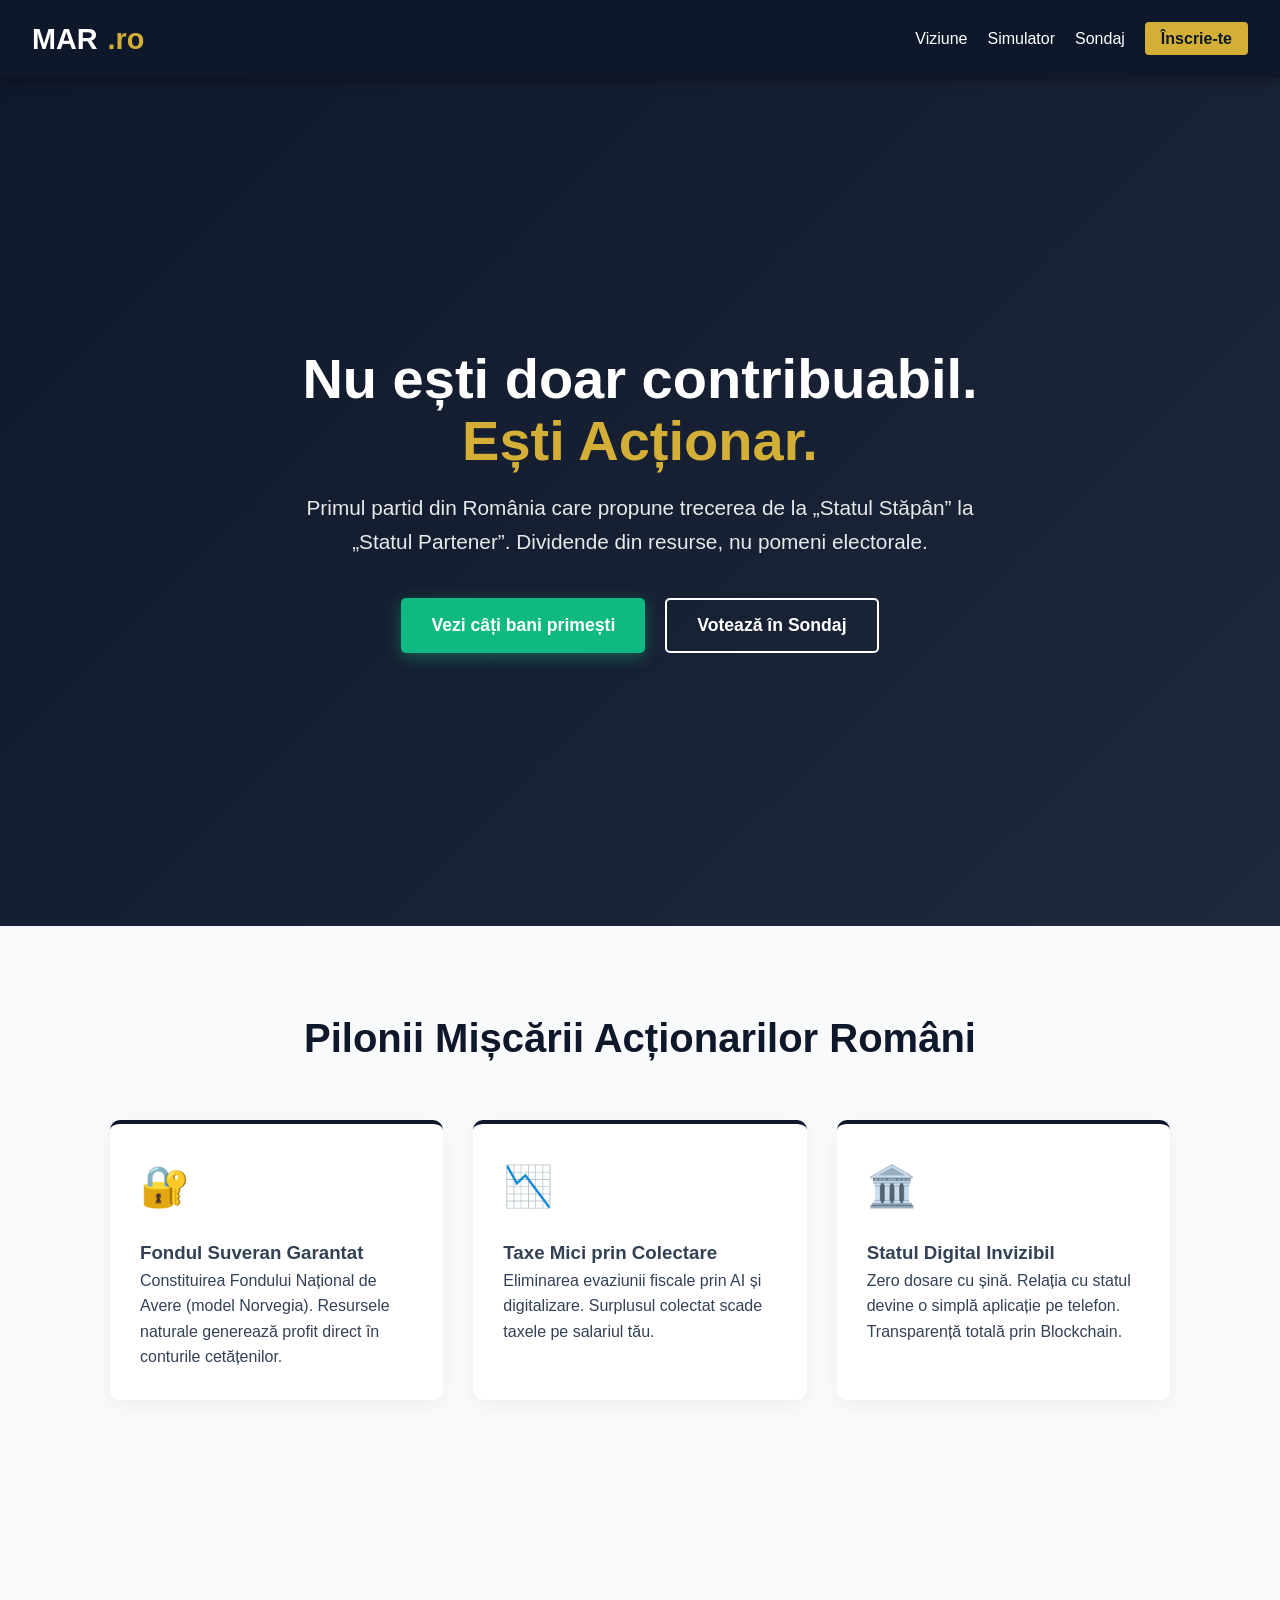
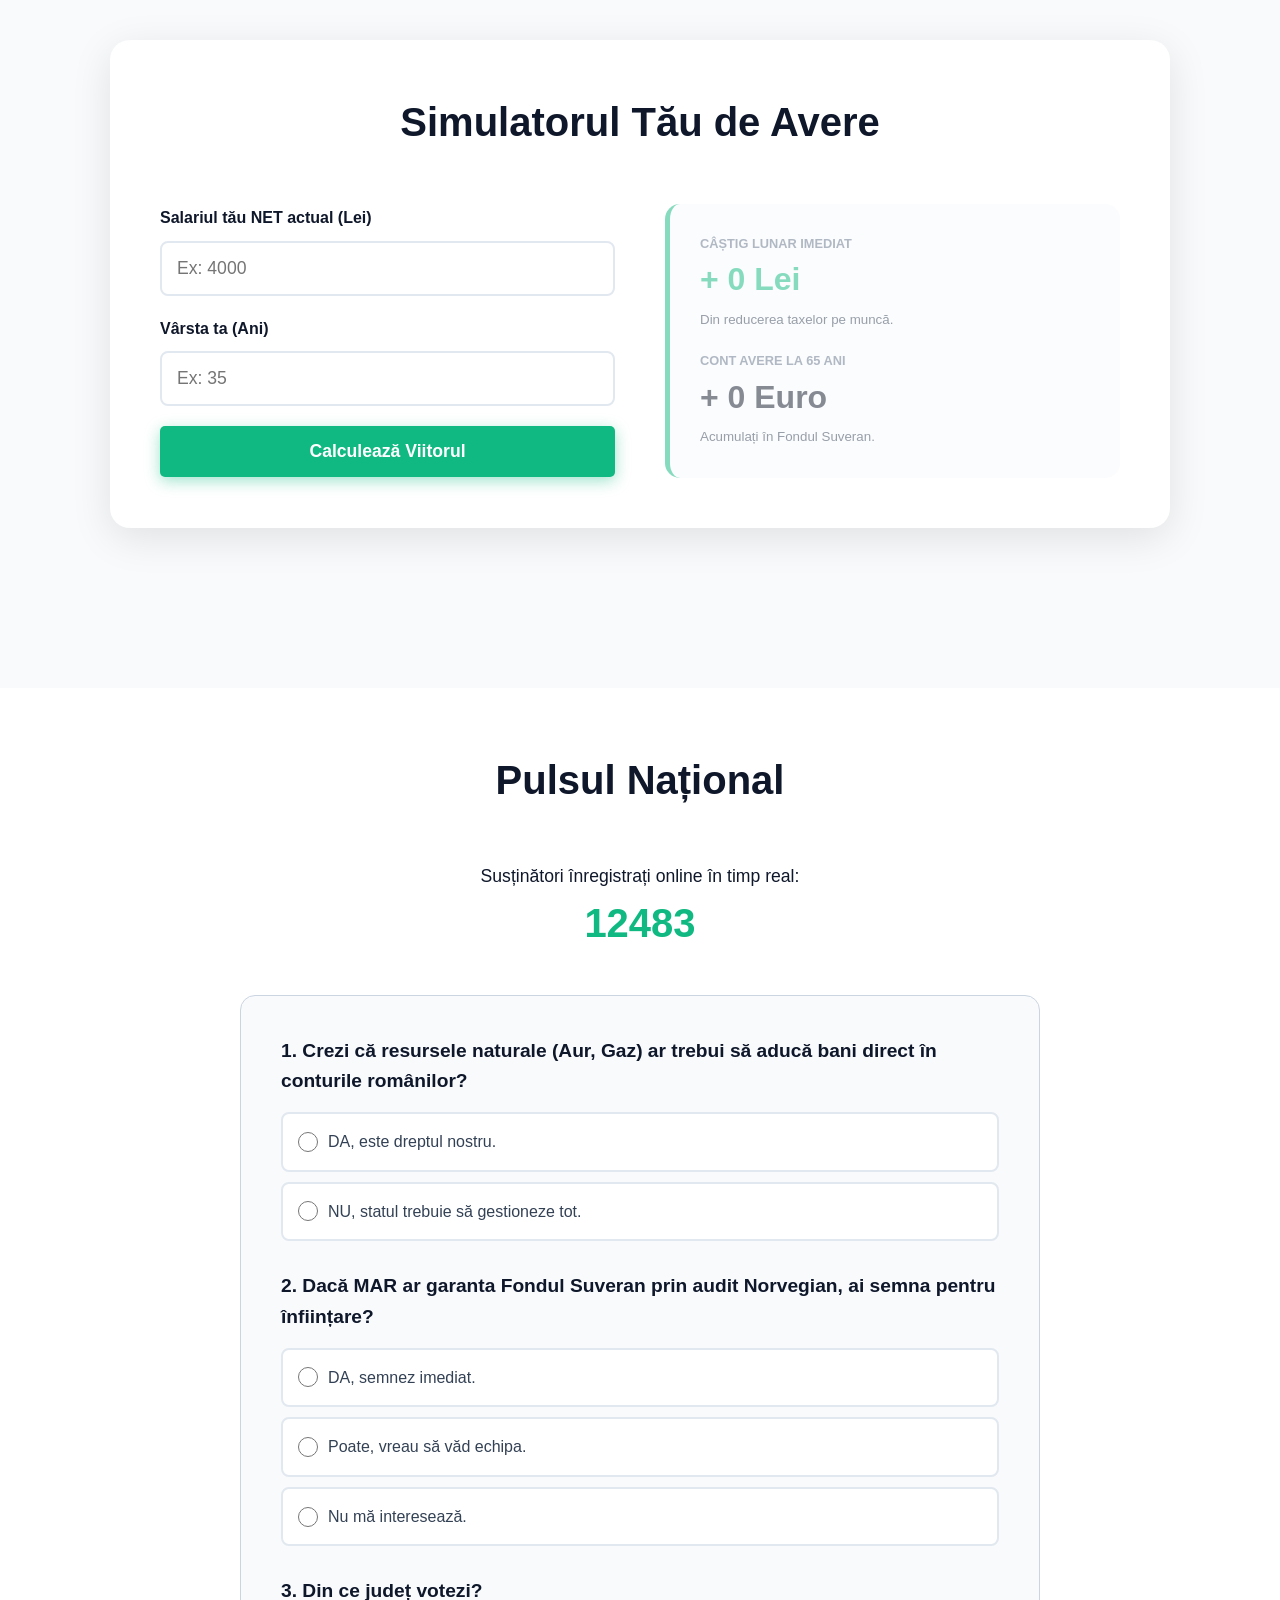
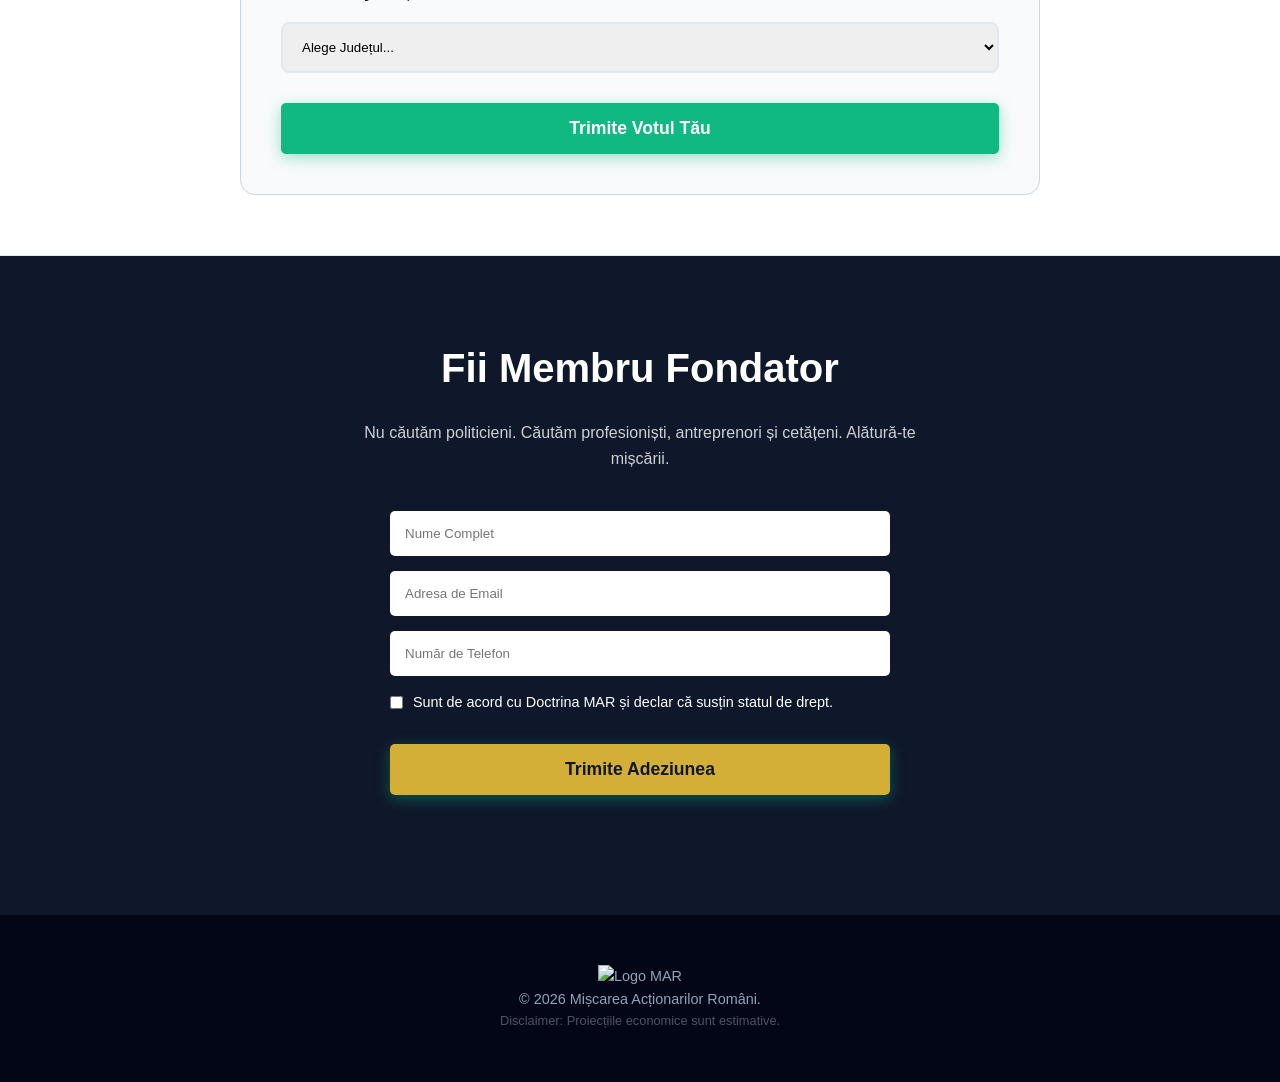
==== index.html @ 506a7e78 "Update print statement from 'Hello' to 'Goodbye'" ====
<!DOCTYPE html>
<html lang="ro">
<head>
    <meta charset="UTF-8">
    <meta name="viewport" content="width=device-width, initial-scale=1.0">
    <title>MAR - Mișcarea Acționarilor Români | Site Oficial</title>
    <script src="https://cdn.jsdelivr.net/npm/chart.js"></script> <style>
        /* --- VARIABILE ȘI RESET --- */
        :root {
            --navy: #0f172a;
            --blue: #1e293b;
            --gold: #d4af37;
            --green: #10b981;
            --white: #ffffff;
            --light-gray: #f8fafc;
            --text-main: #334155;
            --danger: #ef4444;
        }

        * {
            margin: 0;
            padding: 0;
            box-sizing: border-box;
            font-family: 'Segoe UI', Roboto, Helvetica, Arial, sans-serif;
        }

        body {
            background-color: var(--light-gray);
            color: var(--text-main);
            line-height: 1.6;
            scroll-behavior: smooth;
        }

        a { text-decoration: none; color: inherit; }
        ul { list-style: none; }

        /* --- HEADER --- */
        header {
            background-color: var(--navy);
            color: var(--white);
            padding: 1rem 2rem;
            position: fixed;
            width: 100%;
            top: 0;
            z-index: 1000;
            display: flex;
            justify-content: space-between;
            align-items: center;
            box-shadow: 0 2px 10px rgba(0,0,0,0.3);
        }

        .logo {
            font-size: 1.8rem;
            font-weight: 800;
            display: flex;
            align-items: center;
            gap: 10px;
        }
        
        .logo span { color: var(--gold); }

        nav ul { display: flex; gap: 20px; }
        nav a { font-weight: 500; transition: color 0.3s; cursor: pointer; }
        nav a:hover { color: var(--gold); }
        .btn-nav { background: var(--gold); color: var(--navy); padding: 8px 16px; border-radius: 4px; font-weight: bold; }

        /* --- HERO --- */
        .hero {
            background: linear-gradient(135deg, var(--navy) 0%, var(--blue) 100%);
            color: var(--white);
            min-height: 100vh;
            display: flex;
            flex-direction: column;
            justify-content: center;
            align-items: center;
            text-align: center;
            padding: 100px 20px 50px;
        }

        .hero h1 { font-size: 3.5rem; margin-bottom: 20px; line-height: 1.1; }
        .hero h1 span { color: var(--gold); display: block; }
        .hero p { font-size: 1.3rem; max-width: 700px; margin-bottom: 40px; opacity: 0.9; }

        .cta-buttons { display: flex; gap: 20px; flex-wrap: wrap; justify-content: center; }

        .btn {
            padding: 15px 30px;
            font-size: 1.1rem;
            font-weight: bold;
            border-radius: 5px;
            cursor: pointer;
            border: none;
            transition: transform 0.2s;
        }
        .btn-primary { background-color: var(--green); color: white; box-shadow: 0 4px 15px rgba(16, 185, 129, 0.4); }
        .btn-secondary { background-color: transparent; border: 2px solid var(--white); color: var(--white); }
        .btn:hover { transform: translateY(-2px); }

        /* --- SECTIUNI GENERALE --- */
        .section { padding: 80px 20px; max-width: 1100px; margin: 0 auto; }
        .section-title { text-align: center; font-size: 2.5rem; color: var(--navy); margin-bottom: 50px; }

        /* --- CARDS DOCTRINA --- */
        .doctrine-grid { display: grid; grid-template-columns: repeat(auto-fit, minmax(300px, 1fr)); gap: 30px; }
        .card { background: var(--white); padding: 30px; border-radius: 10px; box-shadow: 0 5px 20px rgba(0,0,0,0.05); border-top: 4px solid var(--navy); transition: transform 0.3s; }
        .card:hover { transform: translateY(-5px); }
        .card-icon { font-size: 2.5rem; margin-bottom: 20px; display: block; }

        /* --- CALCULATOR --- */
        .calculator-section { background-color: var(--white); border-radius: 20px; box-shadow: 0 10px 40px rgba(0,0,0,0.1); padding: 50px; margin: 80px auto; }
        .calc-wrapper { display: grid; grid-template-columns: 1fr 1fr; gap: 50px; align-items: center; }
        .calc-input label { display: block; margin-bottom: 10px; font-weight: bold; color: var(--navy); }
        .calc-input input { width: 100%; padding: 15px; border: 2px solid #e2e8f0; border-radius: 8px; font-size: 1.1rem; margin-bottom: 20px; }
        .result-display { background: var(--light-gray); padding: 30px; border-radius: 15px; border-left: 5px solid var(--green); opacity: 0.5; transition: opacity 0.5s; }
        .res-val { font-size: 2rem; font-weight: 800; color: var(--navy); }

        /* --- SONDAJ (POLL) --- */
        .poll-section {
            background: white;
            padding: 60px 20px;
            border-bottom: 1px solid #e2e8f0;
        }
        .poll-container {
            max-width: 800px;
            margin: 0 auto;
            background: #f8fafc;
            border-radius: 15px;
            padding: 40px;
            border: 1px solid #cbd5e1;
        }
        .poll-question { font-size: 1.2rem; font-weight: bold; margin-bottom: 15px; color: var(--navy); }
        .poll-options { display: grid; gap: 10px; margin-bottom: 30px; }
        .poll-option {
            background: white; padding: 15px; border: 2px solid #e2e8f0; border-radius: 8px; cursor: pointer; transition: all 0.2s;
            display: flex; align-items: center; gap: 10px;
        }
        .poll-option:hover { border-color: var(--navy); }
        .poll-option input { width: 20px; height: 20px; accent-color: var(--green); }
        
        .live-counter {
            text-align: center; margin-bottom: 40px;
            font-size: 1.1rem; color: var(--navy);
        }
        .counter-number { font-size: 2.5rem; font-weight: 800; color: var(--green); display: block; }

        .poll-results-msg {
            display: none;
            background: #dcfce7;
            color: #166534;
            padding: 20px;
            border-radius: 8px;
            text-align: center;
            font-weight: bold;
            margin-top: 20px;
            animation: fadeIn 0.5s;
        }

        /* --- ADEZIUNE --- */
        .join-section { background: var(--navy); color: var(--white); padding: 80px 20px; text-align: center; }
        .join-form { max-width: 500px; margin: 40px auto; text-align: left; }
        .join-form input, .join-form select { width: 100%; padding: 15px; margin-bottom: 15px; border: none; border-radius: 5px; font-family: inherit; }
        .checkbox-group { display: flex; align-items: flex-start; gap: 10px; margin-bottom: 20px; font-size: 0.9rem; }
        .checkbox-group input { width: auto; margin-top: 5px; }

        /* FOOTER */
        footer { background: #020617; color: #94a3b8; padding: 50px 20px; text-align: center; font-size: 0.9rem; }

        /* ANIMATII */
        @keyframes fadeIn { from { opacity: 0; transform: translateY(10px); } to { opacity: 1; transform: translateY(0); } }

        /* MOBILE */
        @media (max-width: 768px) {
            .hero h1 { font-size: 2.5rem; }
            .calc-wrapper { grid-template-columns: 1fr; }
            nav ul { display: none; }
        }
    </style>
</head>
<body>
<img src="logo.png" class="fixed-logo" style="width: 80px; height: auto;" alt="Logo MAR">
    <header>
        <div class="logo">MAR <span>.ro</span></div>
        <nav>
            <ul>
                <li><a href="#viziune">Viziune</a></li>
                <li><a href="#calculator">Simulator</a></li>
                <li><a href="#sondaj">Sondaj</a></li>
                <li><a href="#adeziune" class="btn-nav">Înscrie-te</a></li>
            </ul>
        </nav>
    </header>

    <section class="hero">
        <h1>Nu ești doar contribuabil.<br><span>Ești Acționar.</span></h1>
        <p>Primul partid din România care propune trecerea de la „Statul Stăpân” la „Statul Partener”. Dividende din resurse, nu pomeni electorale.</p>
        <div class="cta-buttons">
            <button class="btn btn-primary" onclick="document.getElementById('calculator').scrollIntoView({behavior: 'smooth'})">Vezi câți bani primești</button>
            <button class="btn btn-secondary" onclick="document.getElementById('sondaj').scrollIntoView({behavior: 'smooth'})">Votează în Sondaj</button>
        </div>
    </section>

    <section id="viziune" class="section">
        <h2 class="section-title">Pilonii Mișcării Acționarilor Români</h2>
        <div class="doctrine-grid">
            <div class="card">
                <span class="card-icon">🔐</span>
                <h3>Fondul Suveran Garantat</h3>
                <p>Constituirea Fondului Național de Avere (model Norvegia). Resursele naturale generează profit direct în conturile cetățenilor.</p>
            </div>
            <div class="card">
                <span class="card-icon">📉</span>
                <h3>Taxe Mici prin Colectare</h3>
                <p>Eliminarea evaziunii fiscale prin AI și digitalizare. Surplusul colectat scade taxele pe salariul tău.</p>
            </div>
            <div class="card">
                <span class="card-icon">🏛️</span>
                <h3>Statul Digital Invizibil</h3>
                <p>Zero dosare cu șină. Relația cu statul devine o simplă aplicație pe telefon. Transparență totală prin Blockchain.</p>
            </div>
        </div>
    </section>

    <section id="calculator" class="section">
        <div class="calculator-section">
            <h2 class="section-title">Simulatorul Tău de Avere</h2>
            <div class="calc-wrapper">
                <div class="calc-input">
                    <label>Salariul tău NET actual (Lei)</label>
                    <input type="number" id="salary" placeholder="Ex: 4000">
                    <label>Vârsta ta (Ani)</label>
                    <input type="number" id="age" placeholder="Ex: 35">
                    <button class="btn btn-primary" style="width: 100%" onclick="calculateMAR()">Calculează Viitorul</button>
                </div>
                <div class="result-display" id="results">
                    <div style="margin-bottom: 20px;">
                        <div style="text-transform: uppercase; font-size: 0.8rem; color: #64748b; font-weight: 700;">Câștig Lunar Imediat</div>
                        <div class="res-val" style="color: var(--green);">+ <span id="monthly-gain">0</span> Lei</div>
                        <small>Din reducerea taxelor pe muncă.</small>
                    </div>
                    <div>
                        <div style="text-transform: uppercase; font-size: 0.8rem; color: #64748b; font-weight: 700;">Cont Avere la 65 ani</div>
                        <div class="res-val">+ <span id="fund-value">0</span> Euro</div>
                        <small>Acumulați în Fondul Suveran.</small>
                    </div>
                </div>
            </div>
        </div>
    </section>

    <section id="sondaj" class="poll-section">
        <h2 class="section-title">Pulsul Național</h2>
        
        <div class="live-counter">
            Susținători înregistrați online în timp real:
            <span class="counter-number" id="supporterCounter">12483</span>
        </div>

        <div class="poll-container">
            <form id="pollForm" onsubmit="submitPoll(event)">
                <div class="poll-question">1. Crezi că resursele naturale (Aur, Gaz) ar trebui să aducă bani direct în conturile românilor?</div>
                <div class="poll-options">
                    <label class="poll-option"><input type="radio" name="q1" value="da" required> DA, este dreptul nostru.</label>
                    <label class="poll-option"><input type="radio" name="q1" value="nu"> NU, statul trebuie să gestioneze tot.</label>
                </div>

                <div class="poll-question">2. Dacă MAR ar garanta Fondul Suveran prin audit Norvegian, ai semna pentru înființare?</div>
                <div class="poll-options">
                    <label class="poll-option"><input type="radio" name="q2" value="sigur" required> DA, semnez imediat.</label>
                    <label class="poll-option"><input type="radio" name="q2" value="poate"> Poate, vreau să văd echipa.</label>
                    <label class="poll-option"><input type="radio" name="q2" value="nu"> Nu mă interesează.</label>
                </div>

                <div class="poll-question">3. Din ce județ votezi?</div>
                <div class="poll-options">
                    <select id="pollCounty" style="width: 100%; padding: 15px; border-radius: 8px; border: 2px solid #e2e8f0;" required>
                        <option value="" disabled selected>Alege Județul...</option>
                        <option value="Alba">Alba</option>
                        <option value="Arad">Arad</option>
                        <option value="Argeș">Argeș</option>
                        <option value="Bacău">Bacău</option>
                        <option value="Bihor">Bihor</option>
                        <option value="Bistrița-Năsăud">Bistrița-Năsăud</option>
                        <option value="Botoșani">Botoșani</option>
                        <option value="Brașov">Brașov</option>
                        <option value="Brăila">Brăila</option>
                        <option value="București">București</option>
                        <option value="Buzău">Buzău</option>
                        <option value="Caraș-Severin">Caraș-Severin</option>
                        <option value="Călărași">Călărași</option>
                        <option value="Cluj">Cluj</option>
                        <option value="Constanța">Constanța</option>
                        <option value="Covasna">Covasna</option>
                        <option value="Dâmbovița">Dâmbovița</option>
                        <option value="Dolj">Dolj</option>
                        <option value="Galați">Galați</option>
                        <option value="Giurgiu">Giurgiu</option>
                        <option value="Gorj">Gorj</option>
                        <option value="Harghita">Harghita</option>
                        <option value="Hunedoara">Hunedoara</option>
                        <option value="Ialomița">Ialomița</option>
                        <option value="Iași">Iași</option>
                        <option value="Ilfov">Ilfov</option>
                        <option value="Maramureș">Maramureș</option>
                        <option value="Mehedinți">Mehedinți</option>
                        <option value="Mureș">Mureș</option>
                        <option value="Neamț">Neamț</option>
                        <option value="Olt">Olt</option>
                        <option value="Prahova">Prahova</option>
                        <option value="Satu Mare">Satu Mare</option>
                        <option value="Sălaj">Sălaj</option>
                        <option value="Sibiu">Sibiu</option>
                        <option value="Suceava">Suceava</option>
                        <option value="Teleorman">Teleorman</option>
                        <option value="Timiș">Timiș</option>
                        <option value="Tulcea">Tulcea</option>
                        <option value="Vaslui">Vaslui</option>
                        <option value="Vâlcea">Vâlcea</option>
                        <option value="Vrancea">Vrancea</option>
                    </select>
                </div>

                <button type="submit" class="btn btn-primary" style="width: 100%;">Trimite Votul Tău</button>
            </form>

            <div id="pollSuccess" class="poll-results-msg">
                ✅ Vot Înregistrat! <br>
                Mulțumim. Ești susținătorul numărul <span id="userRank">1405</span> din județul <span id="userCounty">București</span>.<br>
                <span style="font-size: 0.9rem; font-weight: normal; color: #333;">Împreună suntem o forță. Completează formularul de mai jos pentru a deveni membru.</span>
            </div>
        </div>
    </section>

    <section id="adeziune" class="join-section">
        <h2 style="font-size: 2.5rem; margin-bottom: 20px;">Fii Membru Fondator</h2>
        <p style="max-width: 600px; margin: 0 auto; opacity: 0.8;">Nu căutăm politicieni. Căutăm profesioniști, antreprenori și cetățeni. Alătură-te mișcării.</p>

        <form class="join-form" onsubmit="alert('Cerere trimisă! Vă vom contacta.'); return false;">
            <input type="text" placeholder="Nume Complet" required>
            <input type="email" placeholder="Adresa de Email" required>
            <input type="tel" placeholder="Număr de Telefon" required>
            <div class="checkbox-group">
                <input type="checkbox" id="agreement" required>
                <label for="agreement">Sunt de acord cu Doctrina MAR și declar că susțin statul de drept.</label>
            </div>
            <button type="submit" class="btn btn-primary" style="width: 100%; background: var(--gold); color: var(--navy);">Trimite Adeziunea</button>
        </form>
    </section>

    <footer>
<div style="text-align: center;">
    <img src="logo.png" alt="Logo MAR" class="logo-img">
</div>        <p>&copy; 2026 Mișcarea Acționarilor Români.</p>
        <p style="font-size: 0.8rem; opacity: 0.5;">Disclaimer: Proiecțiile economice sunt estimative.</p>
    </footer>

    <script>
        // 1. CALCULATOR LOGIC
        function calculateMAR() {
            const salary = parseFloat(document.getElementById('salary').value);
            const age = parseInt(document.getElementById('age').value);
            const resDiv = document.getElementById('results');

            if(!salary || !age) { alert("Introdu salariul și vârsta."); return; }

            const immediateGain = Math.round(salary * 0.17);
            const monthlyContribEuro = 60 + ((salary * 0.03) / 5); 
            const years = 65 - age;
            let wealth = 0;
            if (years > 0) {
                const months = years * 12;
                const rate = 0.06 / 12; 
                wealth = monthlyContribEuro * ((Math.pow(1 + rate, months) - 1) / rate);
            }

            resDiv.style.opacity = "1";
            document.getElementById('monthly-gain').innerText = immediateGain.toLocaleString('ro-RO');
            document.getElementById('fund-value').innerText = Math.round(wealth).toLocaleString('ro-RO');
        }

        // 2. LIVE COUNTER LOGIC
        let supporters = 12483;
        setInterval(() => {
            // Creștere random pentru efectul de "mișcare"
            if(Math.random() > 0.7) {
                supporters++;
                document.getElementById('supporterCounter').innerText = supporters.toLocaleString('ro-RO');
            }
        }, 3000);

        // 3. POLL LOGIC
        function submitPoll(e) {
            e.preventDefault();
            
            // Preluăm județul
            const county = document.getElementById('pollCounty').value;
            if(!county) { alert("Te rugăm să alegi județul."); return; }

            // Ascundem formularul, arătăm succesul
            document.getElementById('pollForm').style.display = 'none';
            const successMsg = document.getElementById('pollSuccess');
            
            // Simulăm un număr de ordine bazat pe județ (randomizat pt demo)
            const randomRank = Math.floor(Math.random() * 5000) + 1000;
            
            document.getElementById('userCounty').innerText = county;
            document.getElementById('userRank').innerText = randomRank;
            
            successMsg.style.display = 'block';
        }
    </script>
</body>

</html>
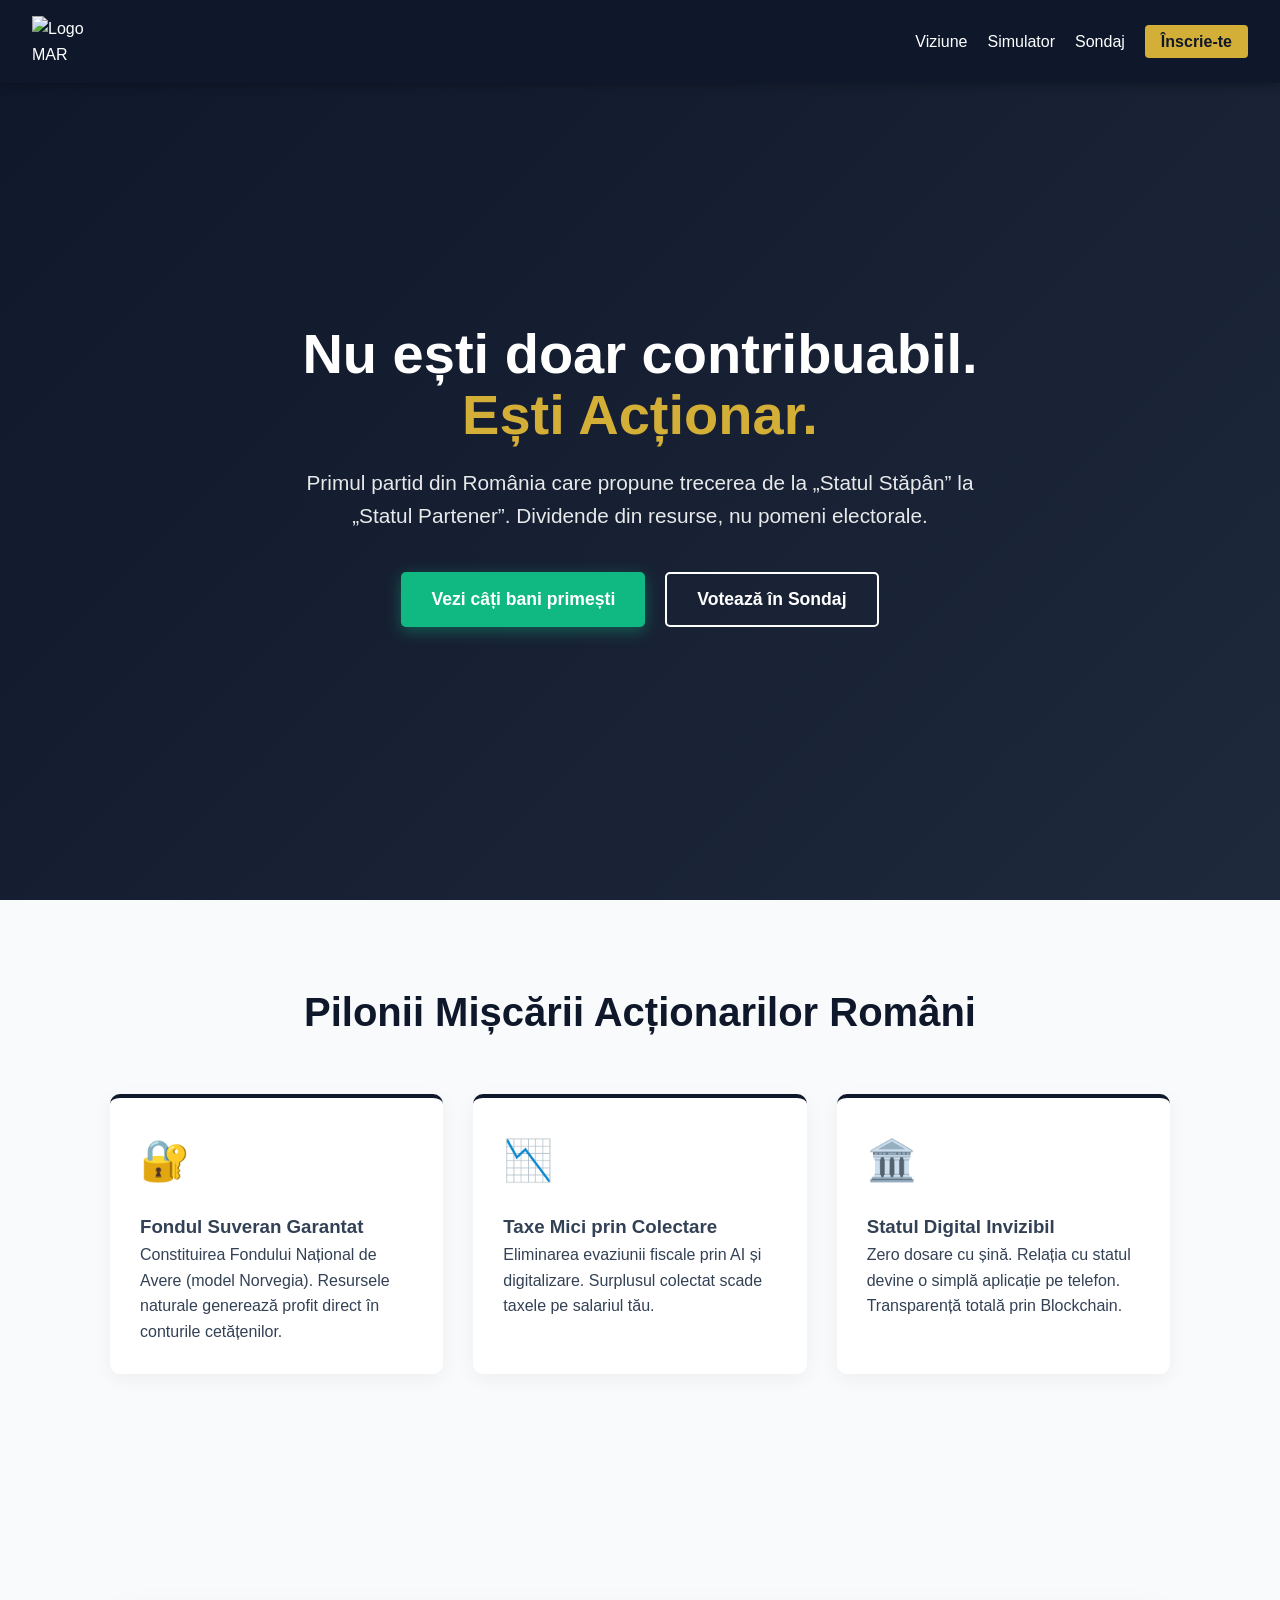
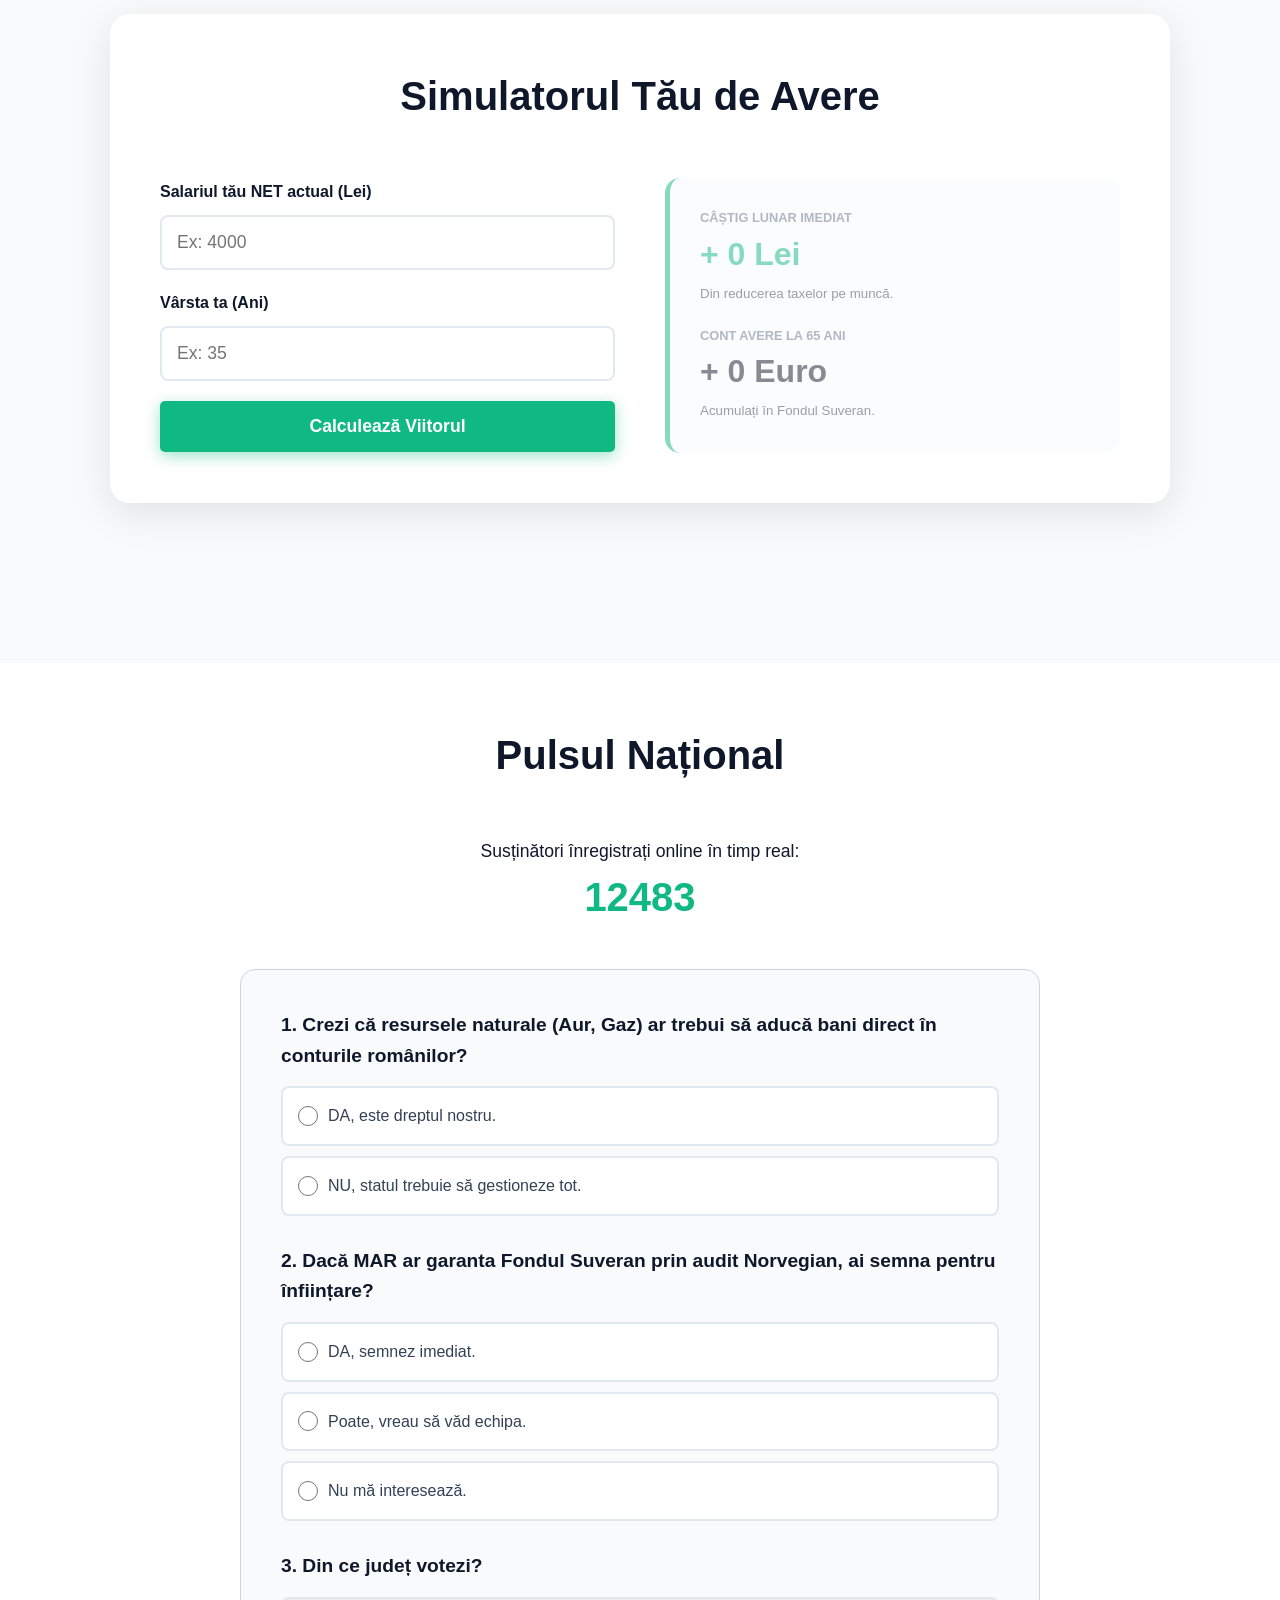
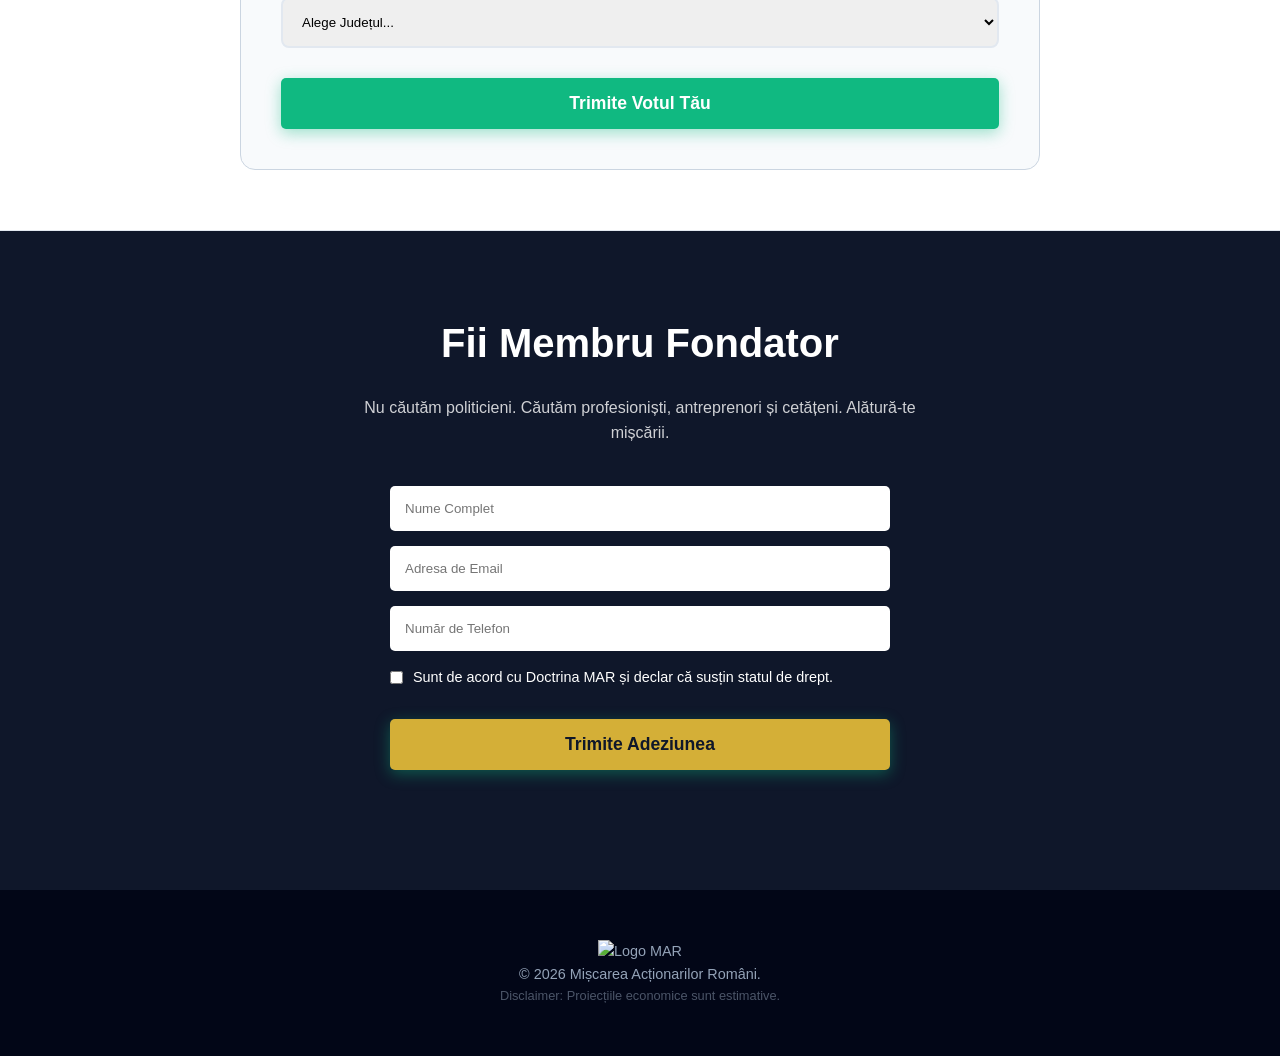
==== commit 8a512732: "Update print statement from 'Hello' to 'Goodbye'" ====
--- a/index.html
+++ b/index.html
@@ -177,9 +177,9 @@
     </style>
 </head>
 <body>
-<img src="logo.png" class="fixed-logo" style="width: 80px; height: auto;" alt="Logo MAR">
     <header>
-        <div class="logo">MAR <span>.ro</span></div>
+    <img src="logo.png" class="fixed-logo" style="width: 80px; height: auto;" alt="Logo MAR">
+
         <nav>
             <ul>
                 <li><a href="#viziune">Viziune</a></li>
@@ -418,3 +418,4 @@
 
 
 
+
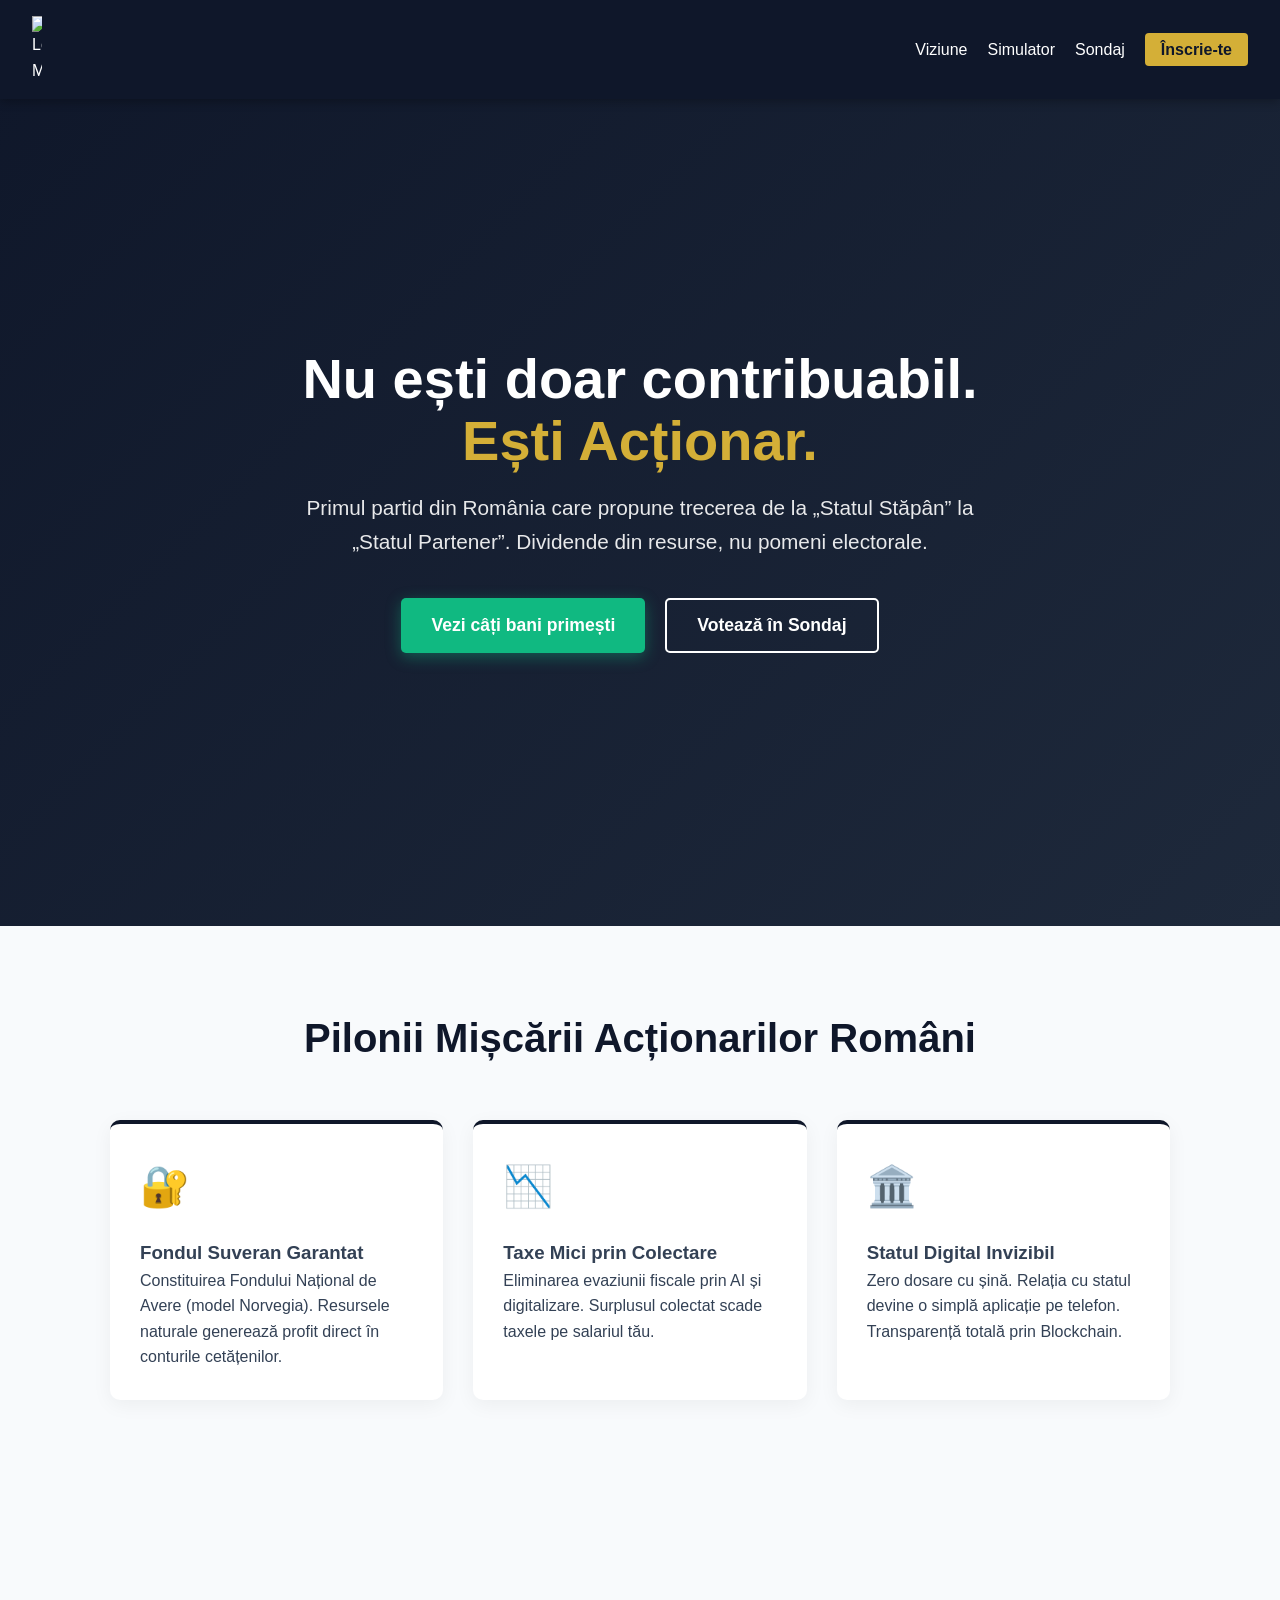
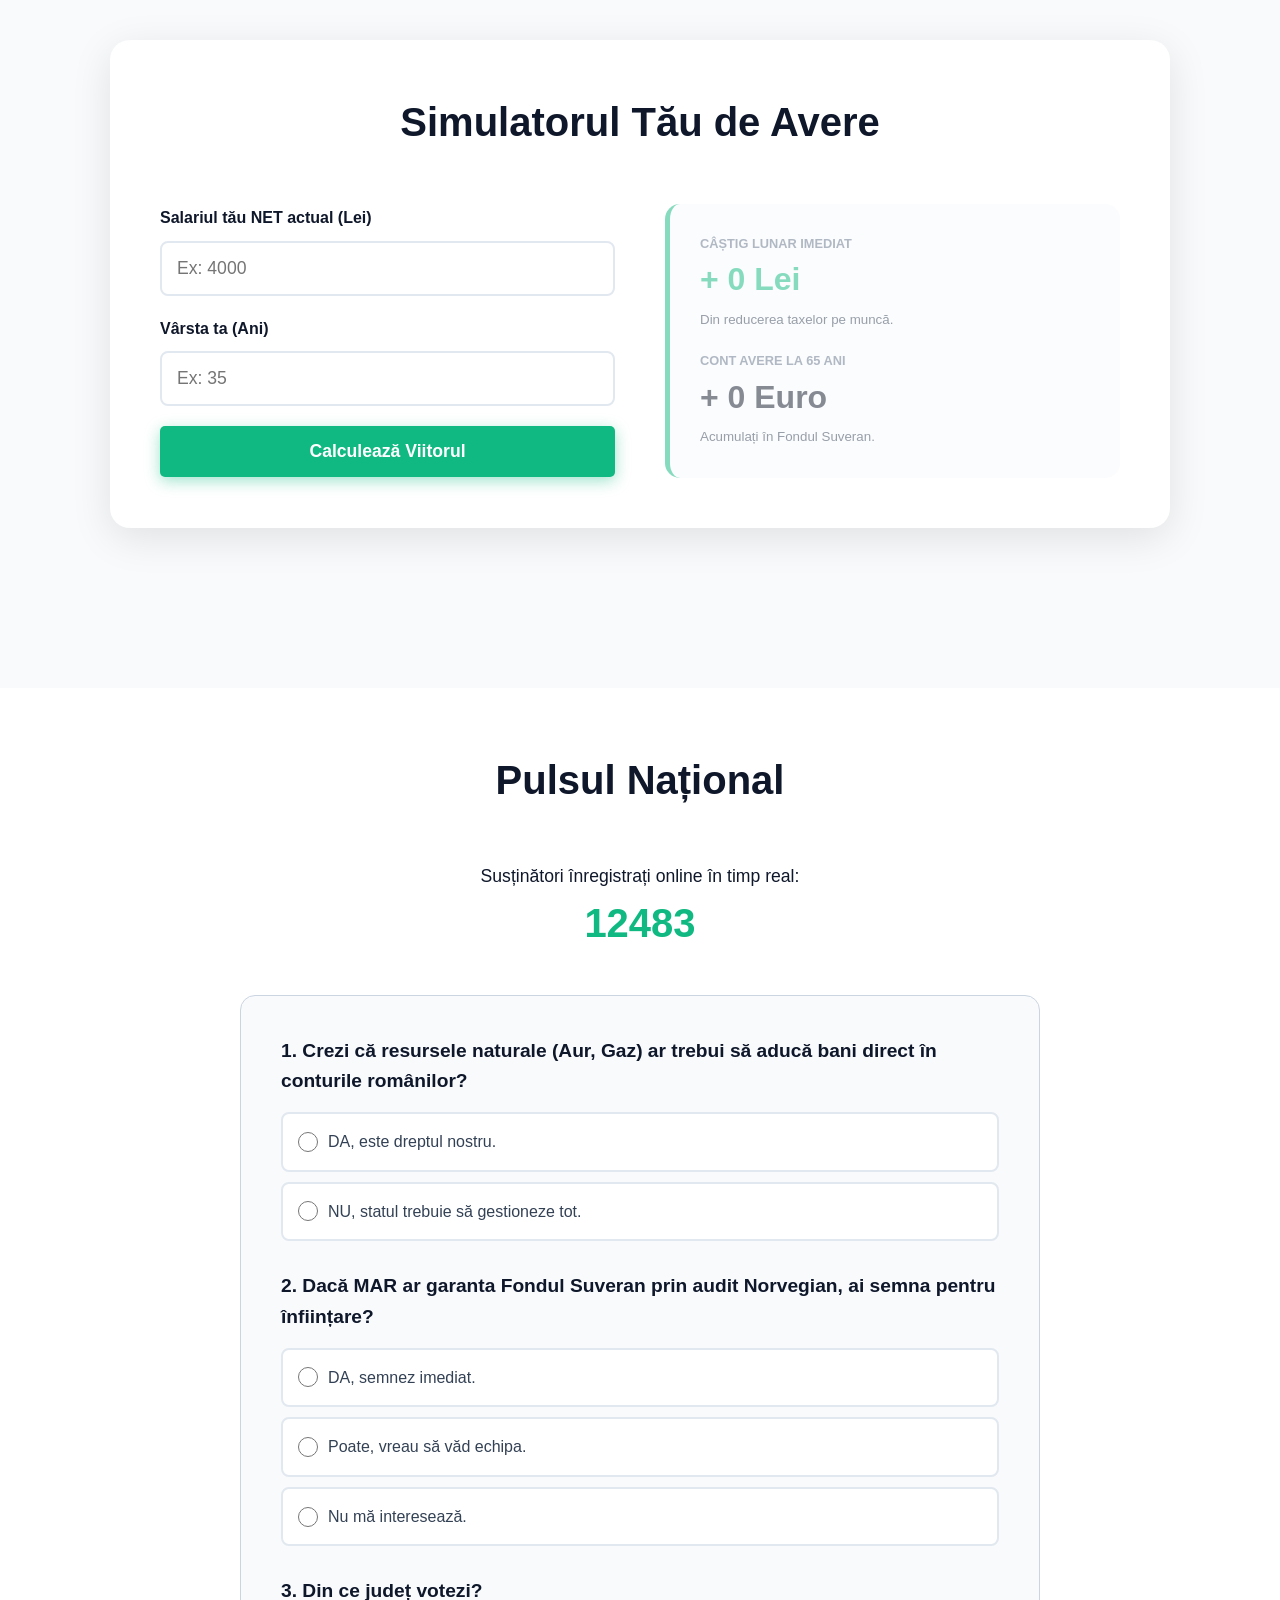
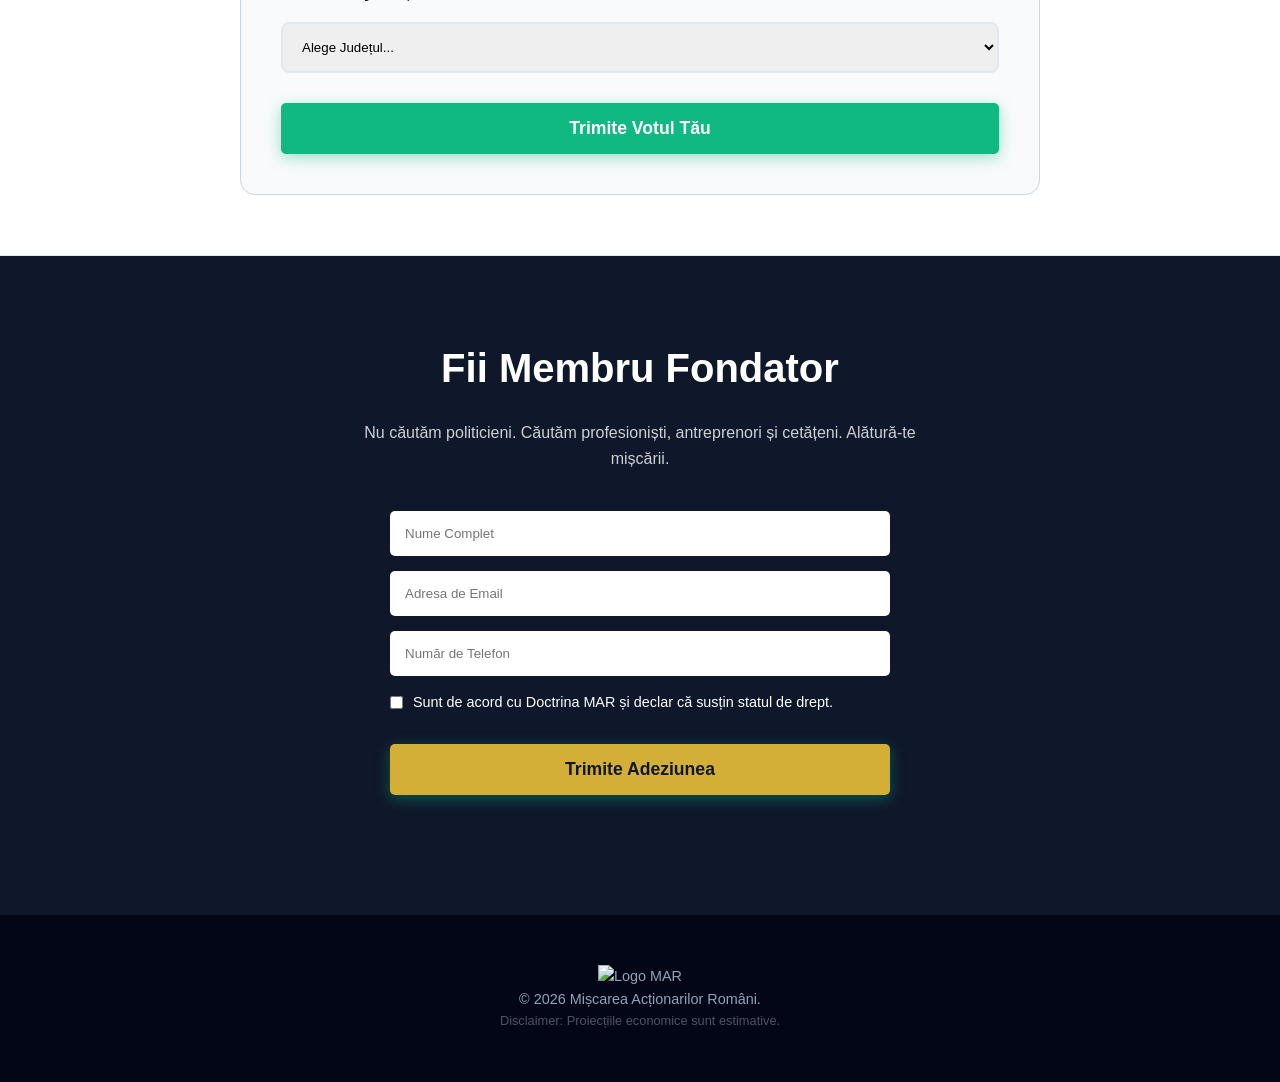
==== commit 77e8df61: "Update fmt.Println message from 'Hello' to 'Goodbye'" ====
--- a/index.html
+++ b/index.html
@@ -177,8 +177,10 @@
     </style>
 </head>
 <body>
+        <img src="logo.png" class="fixed-logo" style="width: 10px; height: auto;" alt="Logo MAR">
+
     <header>
-    <img src="logo.png" class="fixed-logo" style="width: 80px; height: auto;" alt="Logo MAR">
+    <img src="logo.png" class="fixed-logo" style="width: 10px; height: auto;" alt="Logo MAR">
 
         <nav>
             <ul>
@@ -419,3 +421,4 @@
 
 
 
+
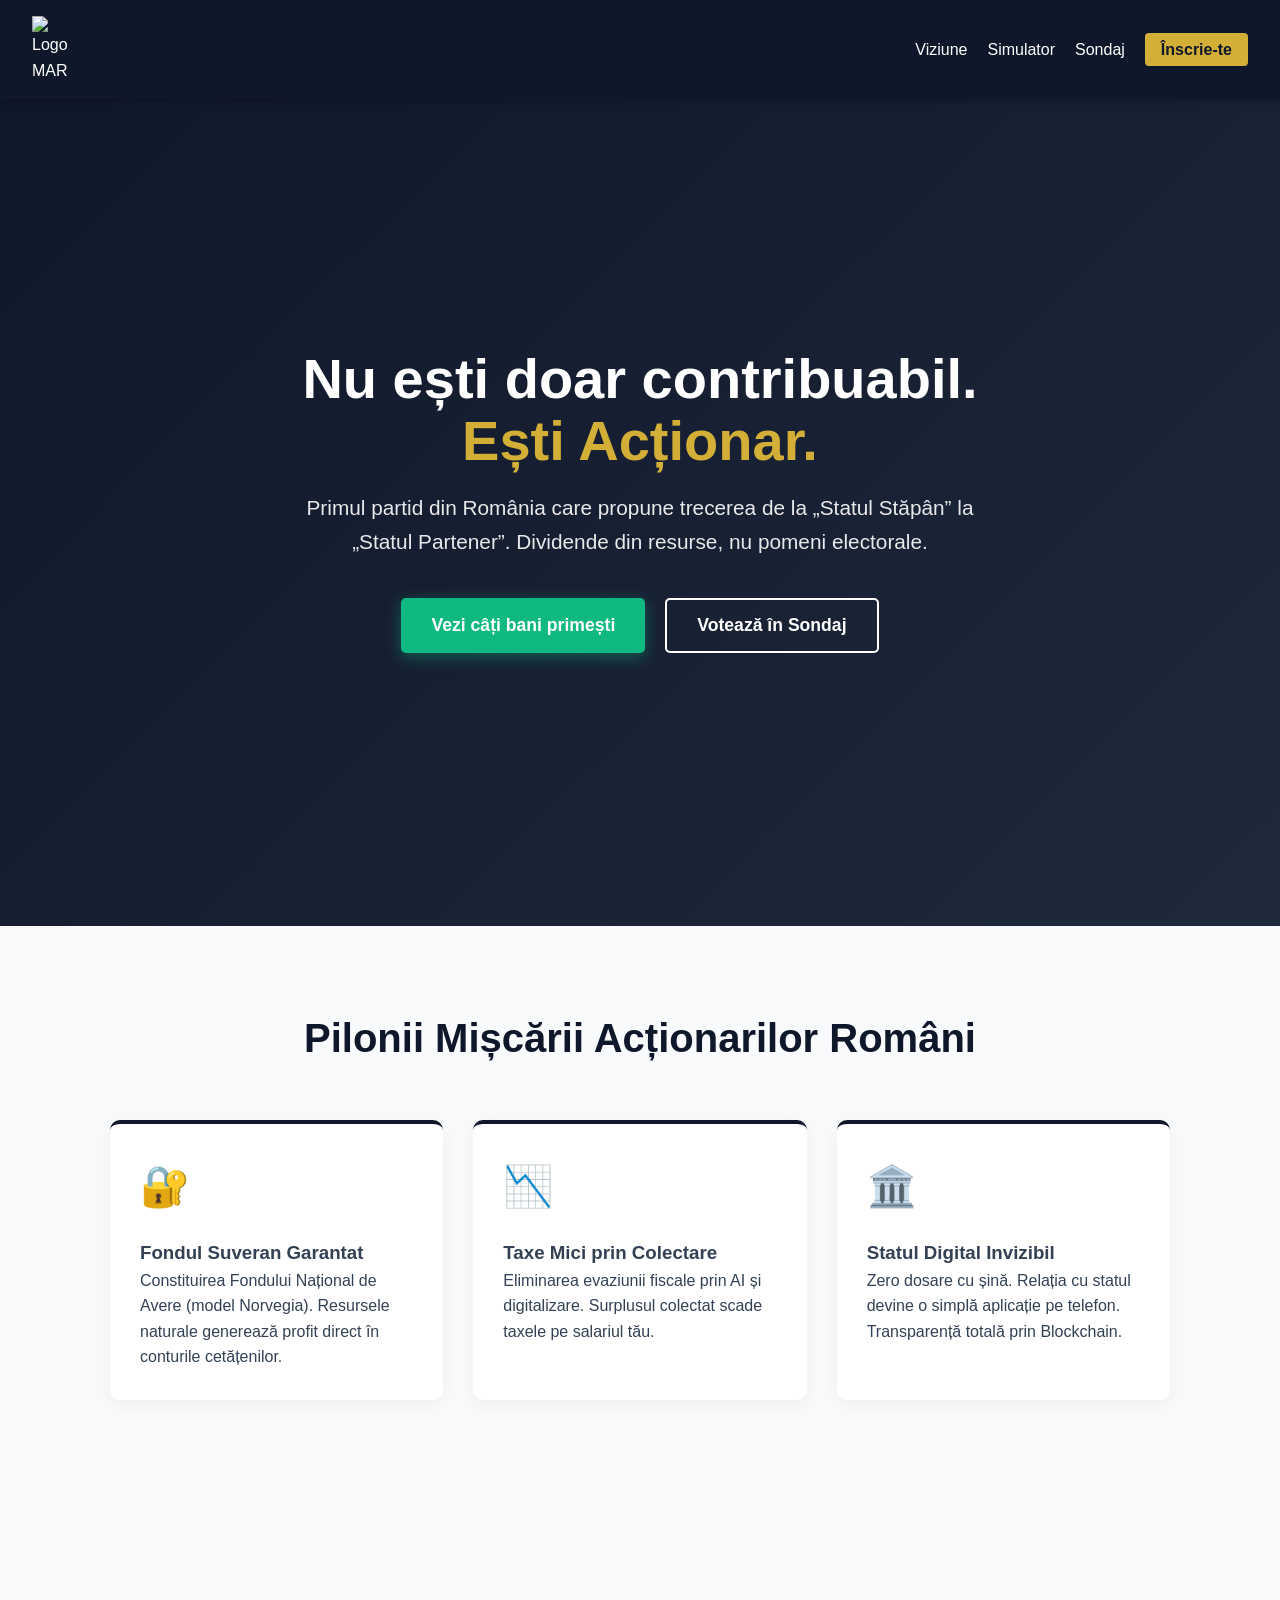
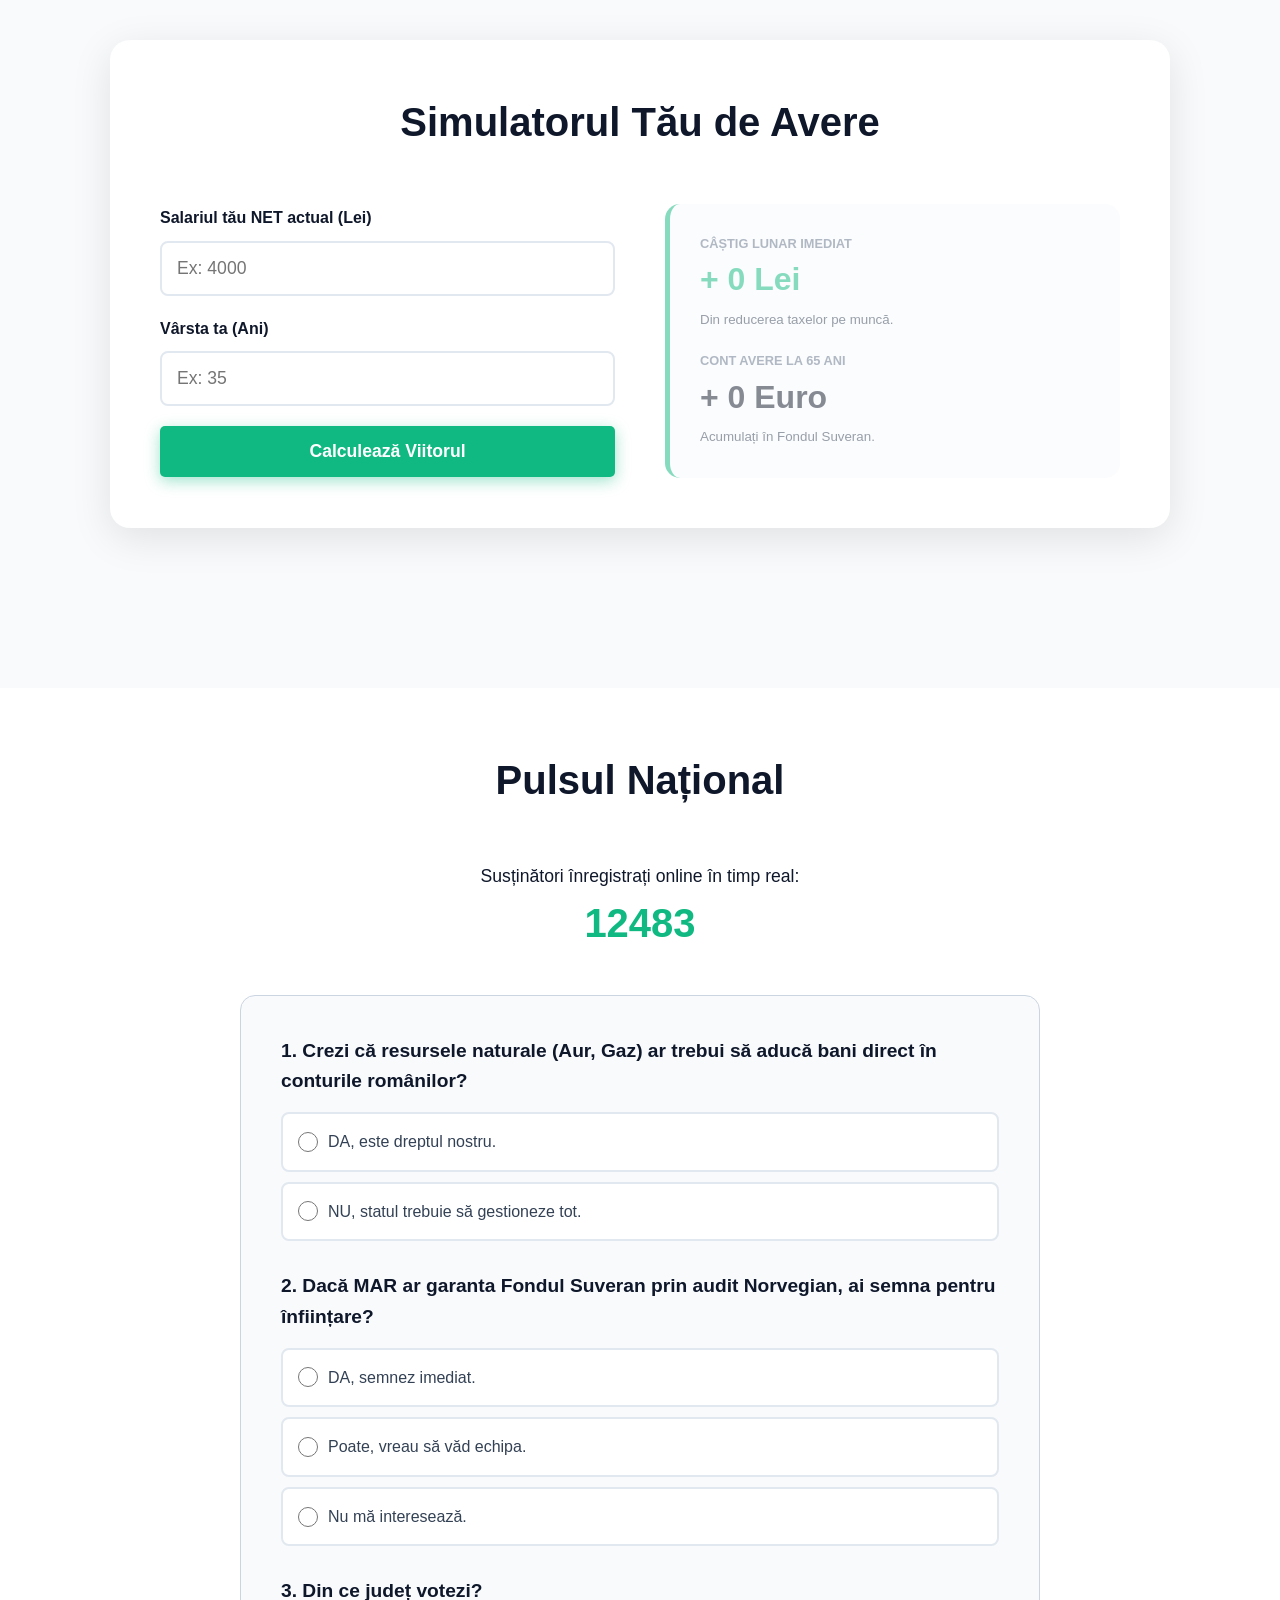
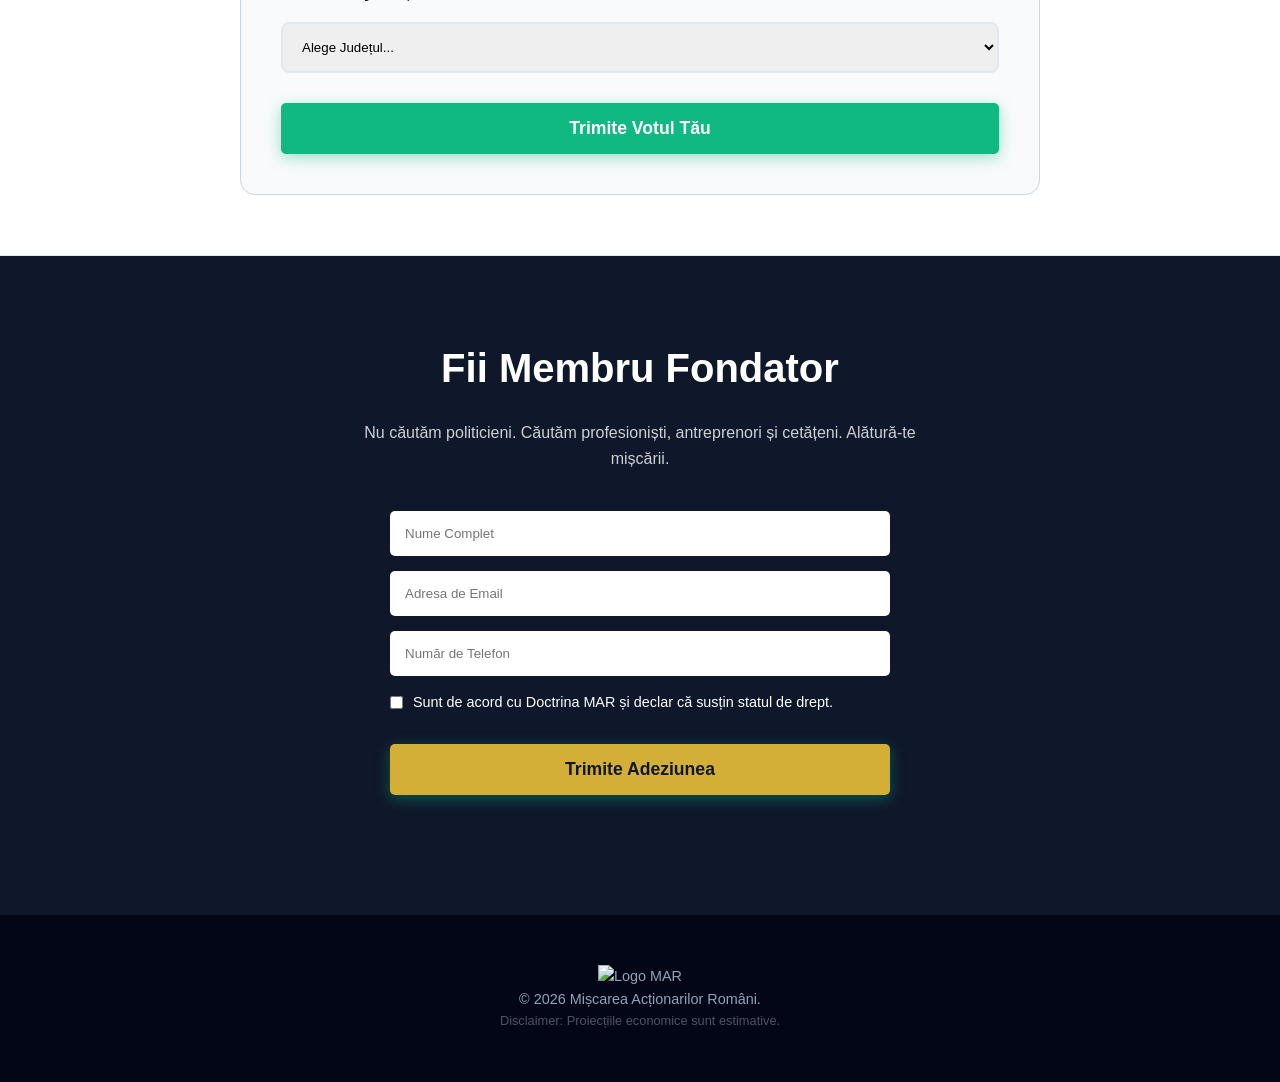
==== commit 25a3f804: "Update print statement from 'Hello' to 'Goodbye'" ====
--- a/index.html
+++ b/index.html
@@ -177,10 +177,10 @@
     </style>
 </head>
 <body>
-        <img src="logo.png" class="fixed-logo" style="width: 10px; height: auto;" alt="Logo MAR">
+            <img src="logo.png" class="fixed-logo" style="width: 50px; height: auto;" alt="Logo MAR">
 
     <header>
-    <img src="logo.png" class="fixed-logo" style="width: 10px; height: auto;" alt="Logo MAR">
+        <img src="logo.png" class="fixed-logo" style="width: 50px; height: auto;" alt="Logo MAR">
 
         <nav>
             <ul>
@@ -422,3 +422,4 @@
 
 
 
+
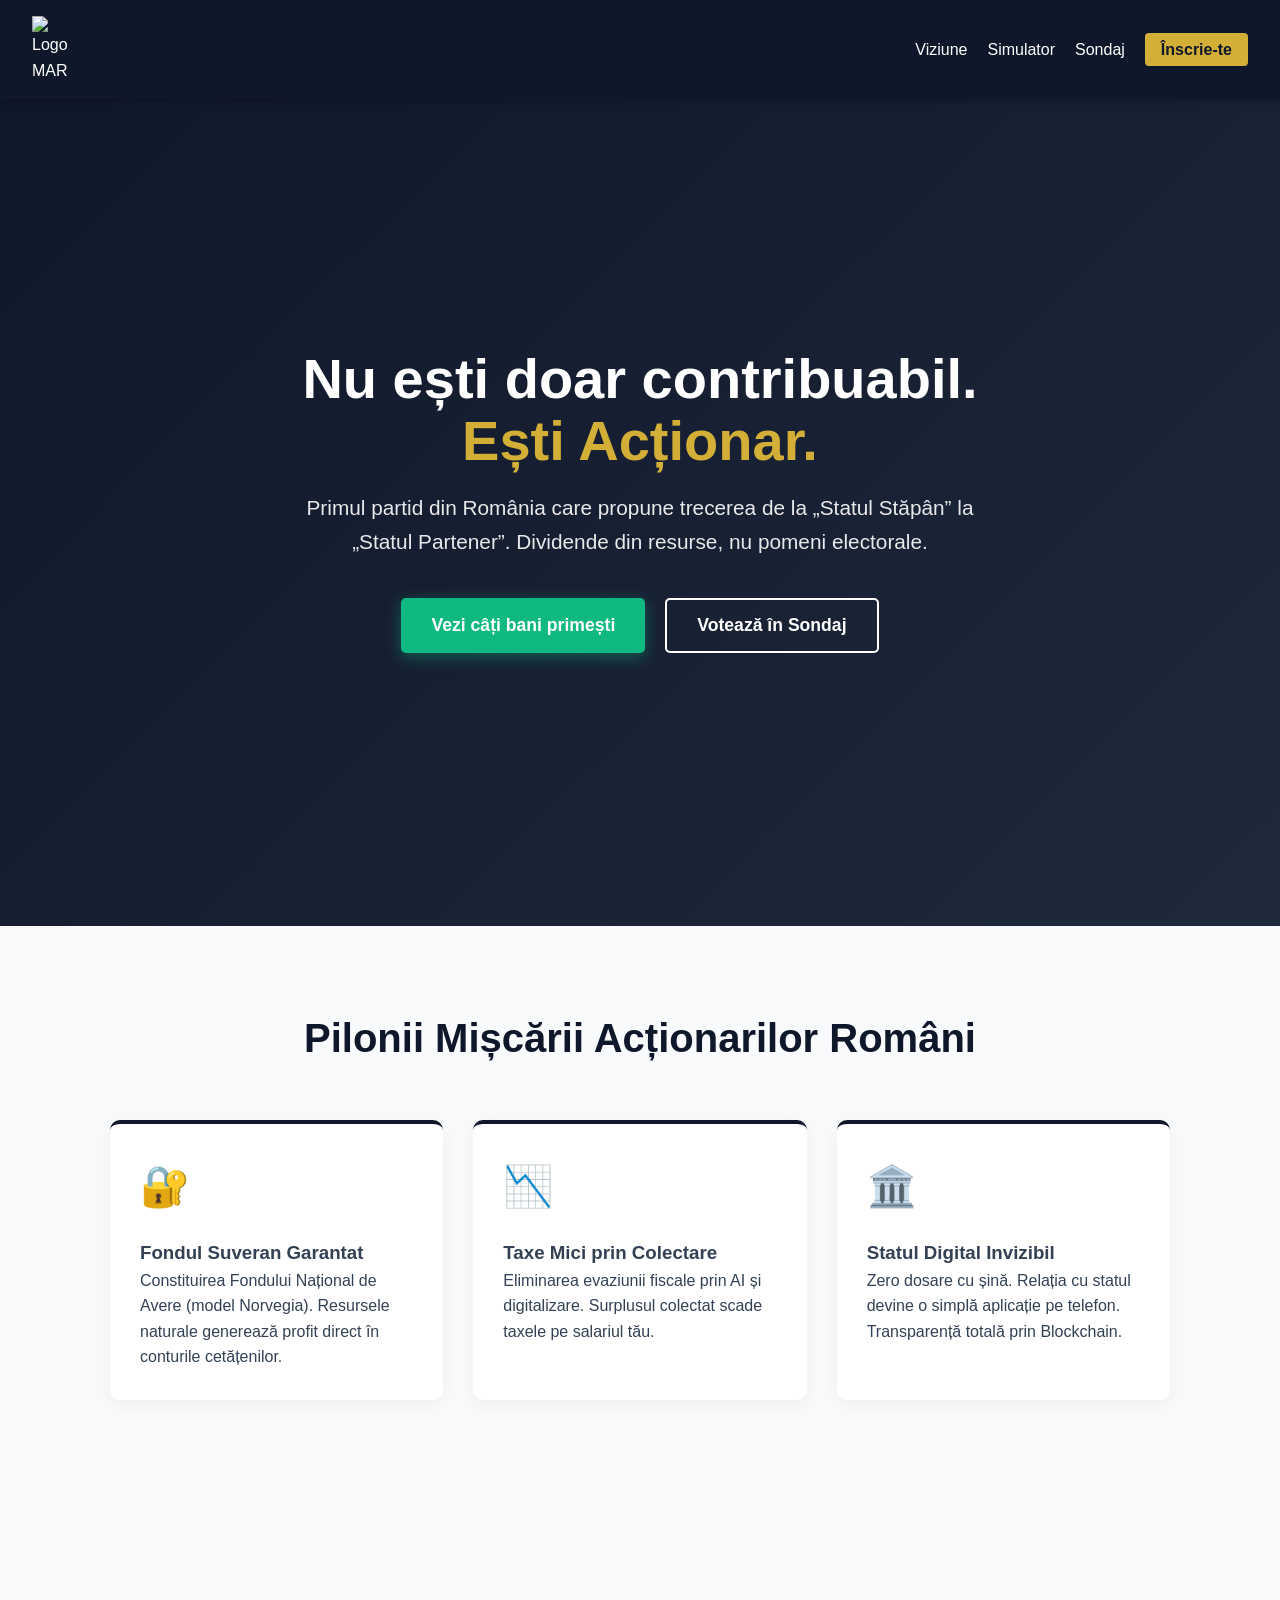
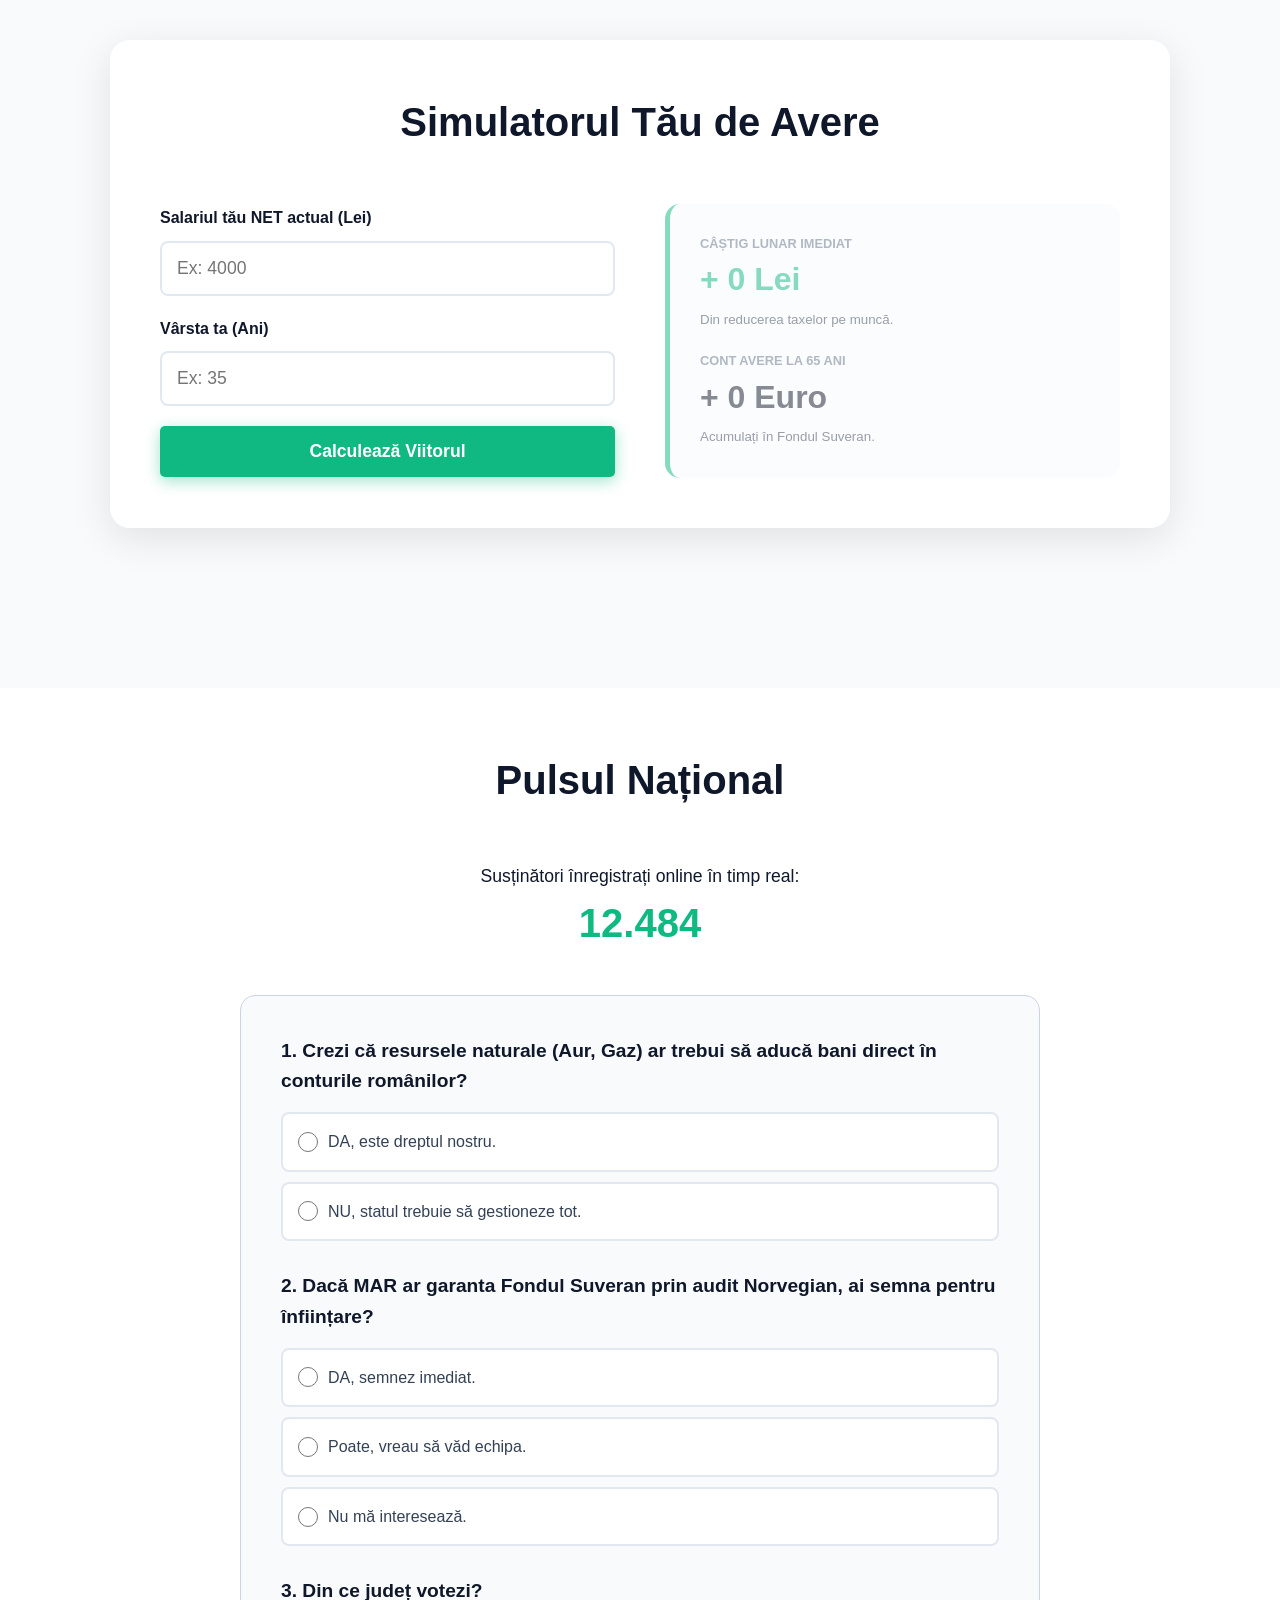
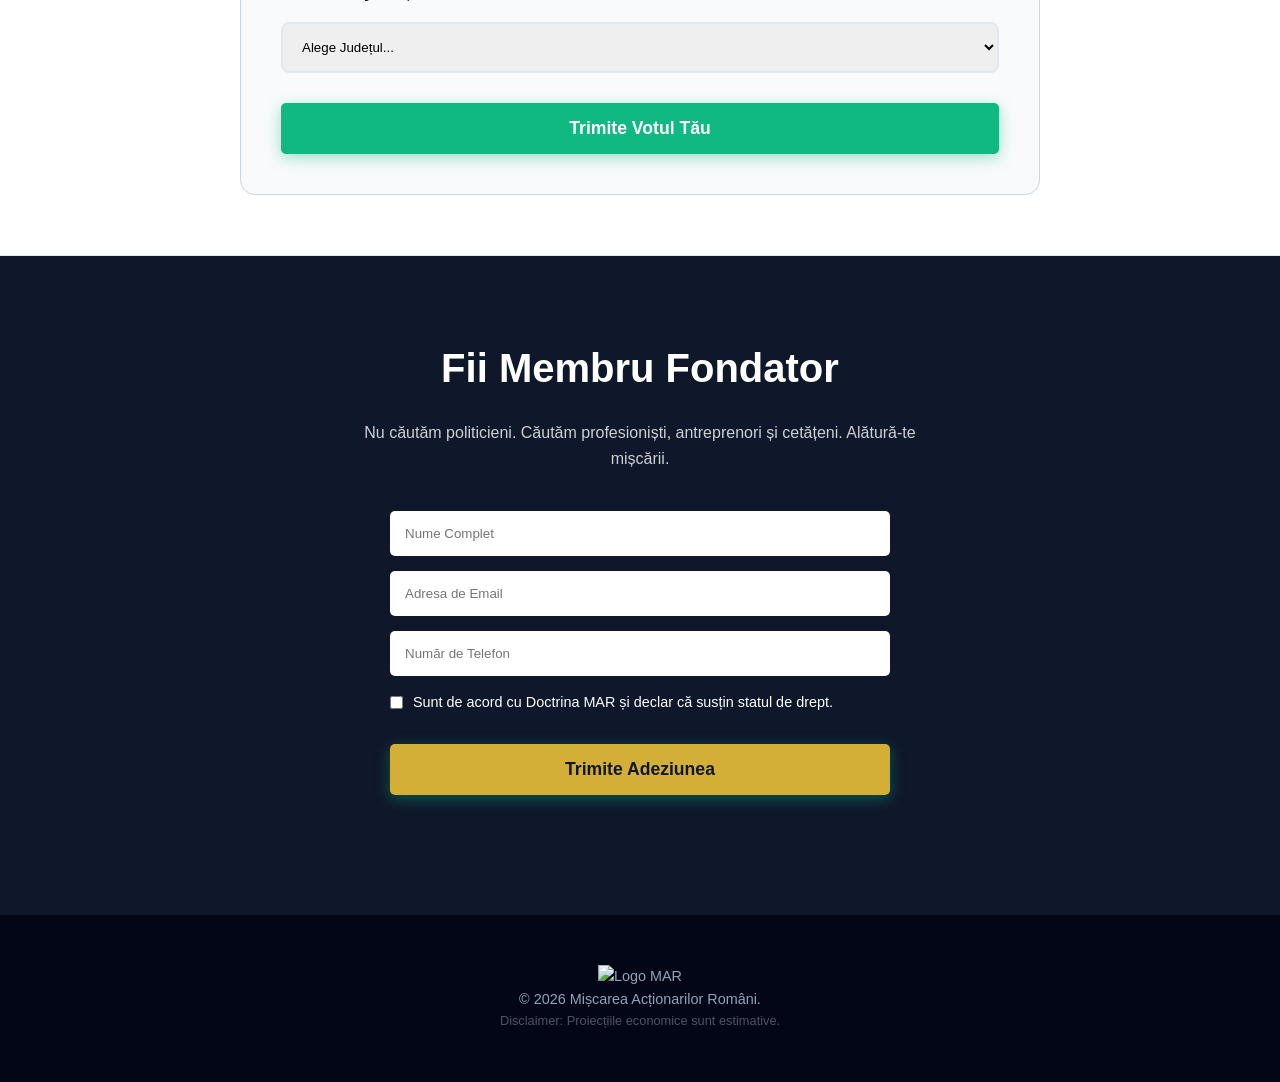
==== commit 91c35821: "Update print statement from 'Hello' to 'Goodbye'" ====
--- a/index.html
+++ b/index.html
@@ -350,7 +350,7 @@
 
     <footer>
 <div style="text-align: center;">
-    <img src="logo.png" alt="Logo MAR" class="logo-img">
+        <img src="logo.png" class="fixed-logo" style="width: 80px; height: auto;" alt="Logo MAR">
 </div>        <p>&copy; 2026 Mișcarea Acționarilor Români.</p>
         <p style="font-size: 0.8rem; opacity: 0.5;">Disclaimer: Proiecțiile economice sunt estimative.</p>
     </footer>
@@ -423,3 +423,4 @@
 
 
 
+
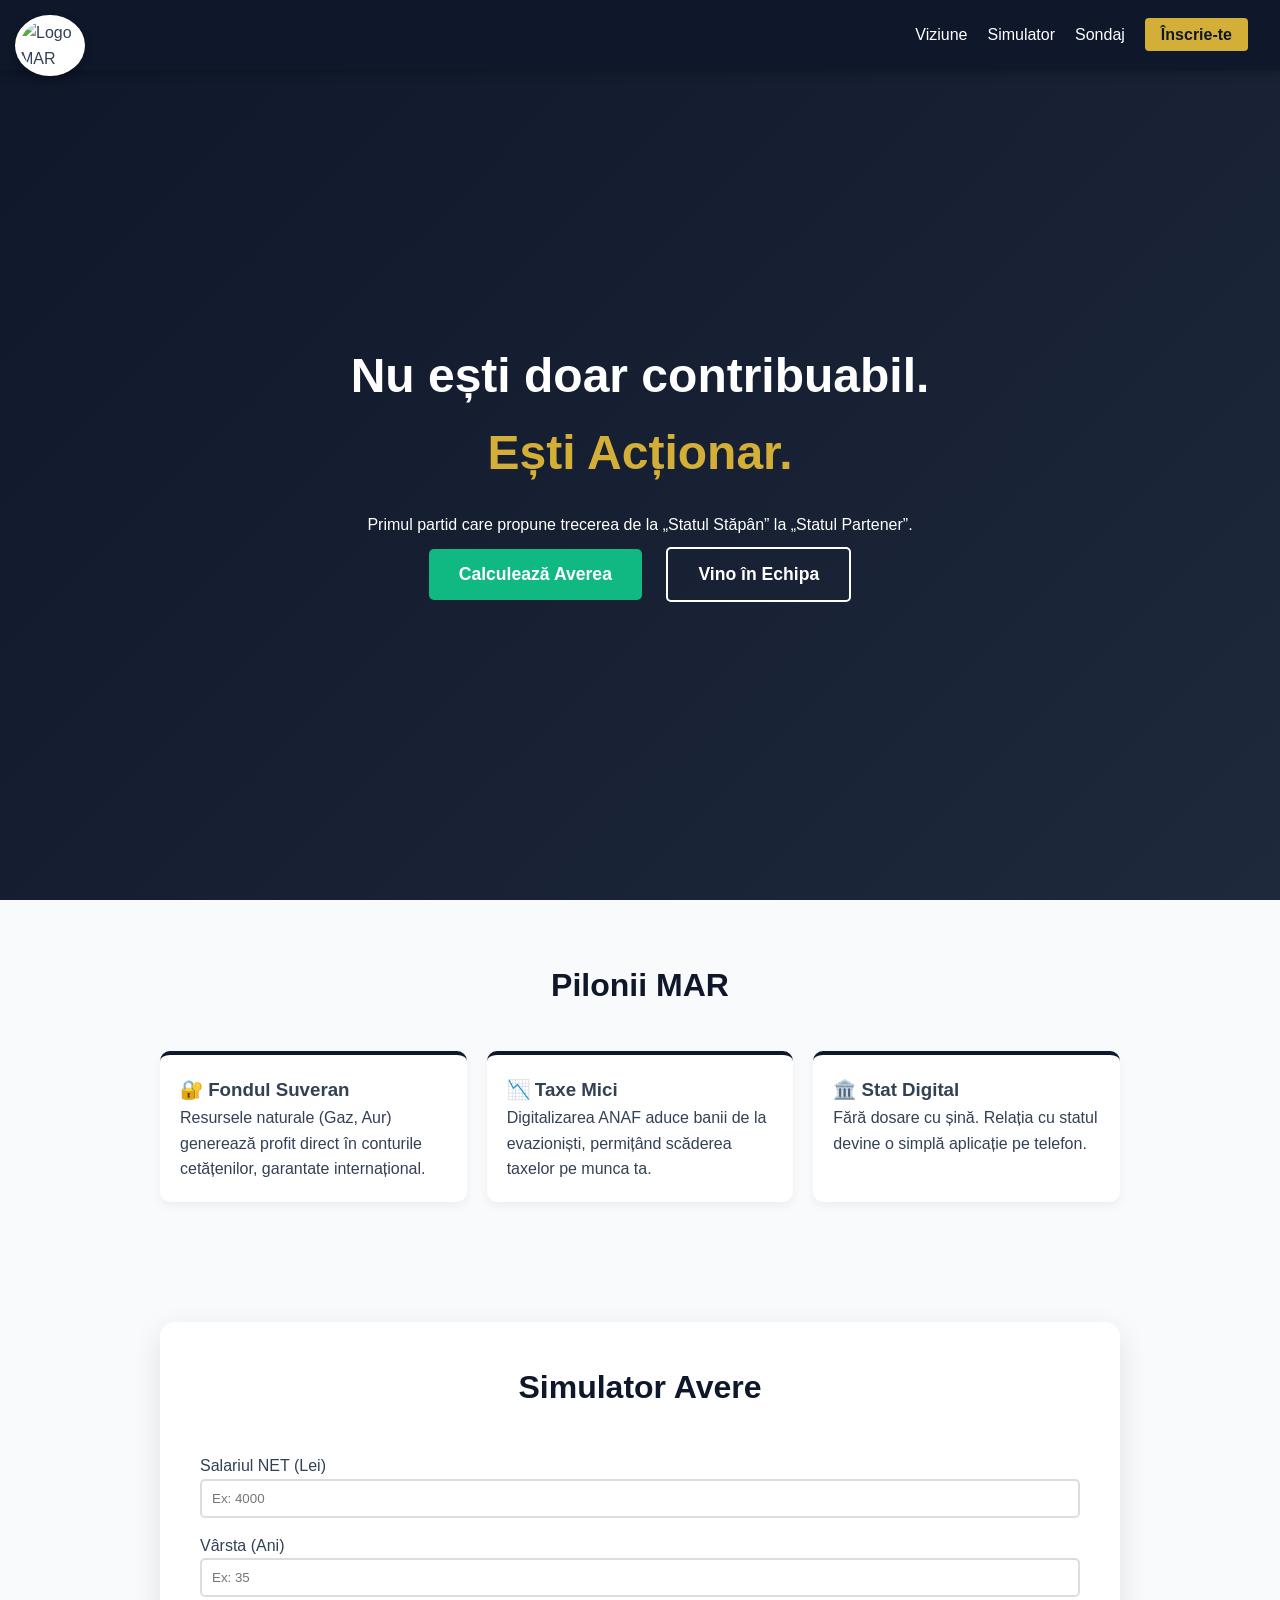
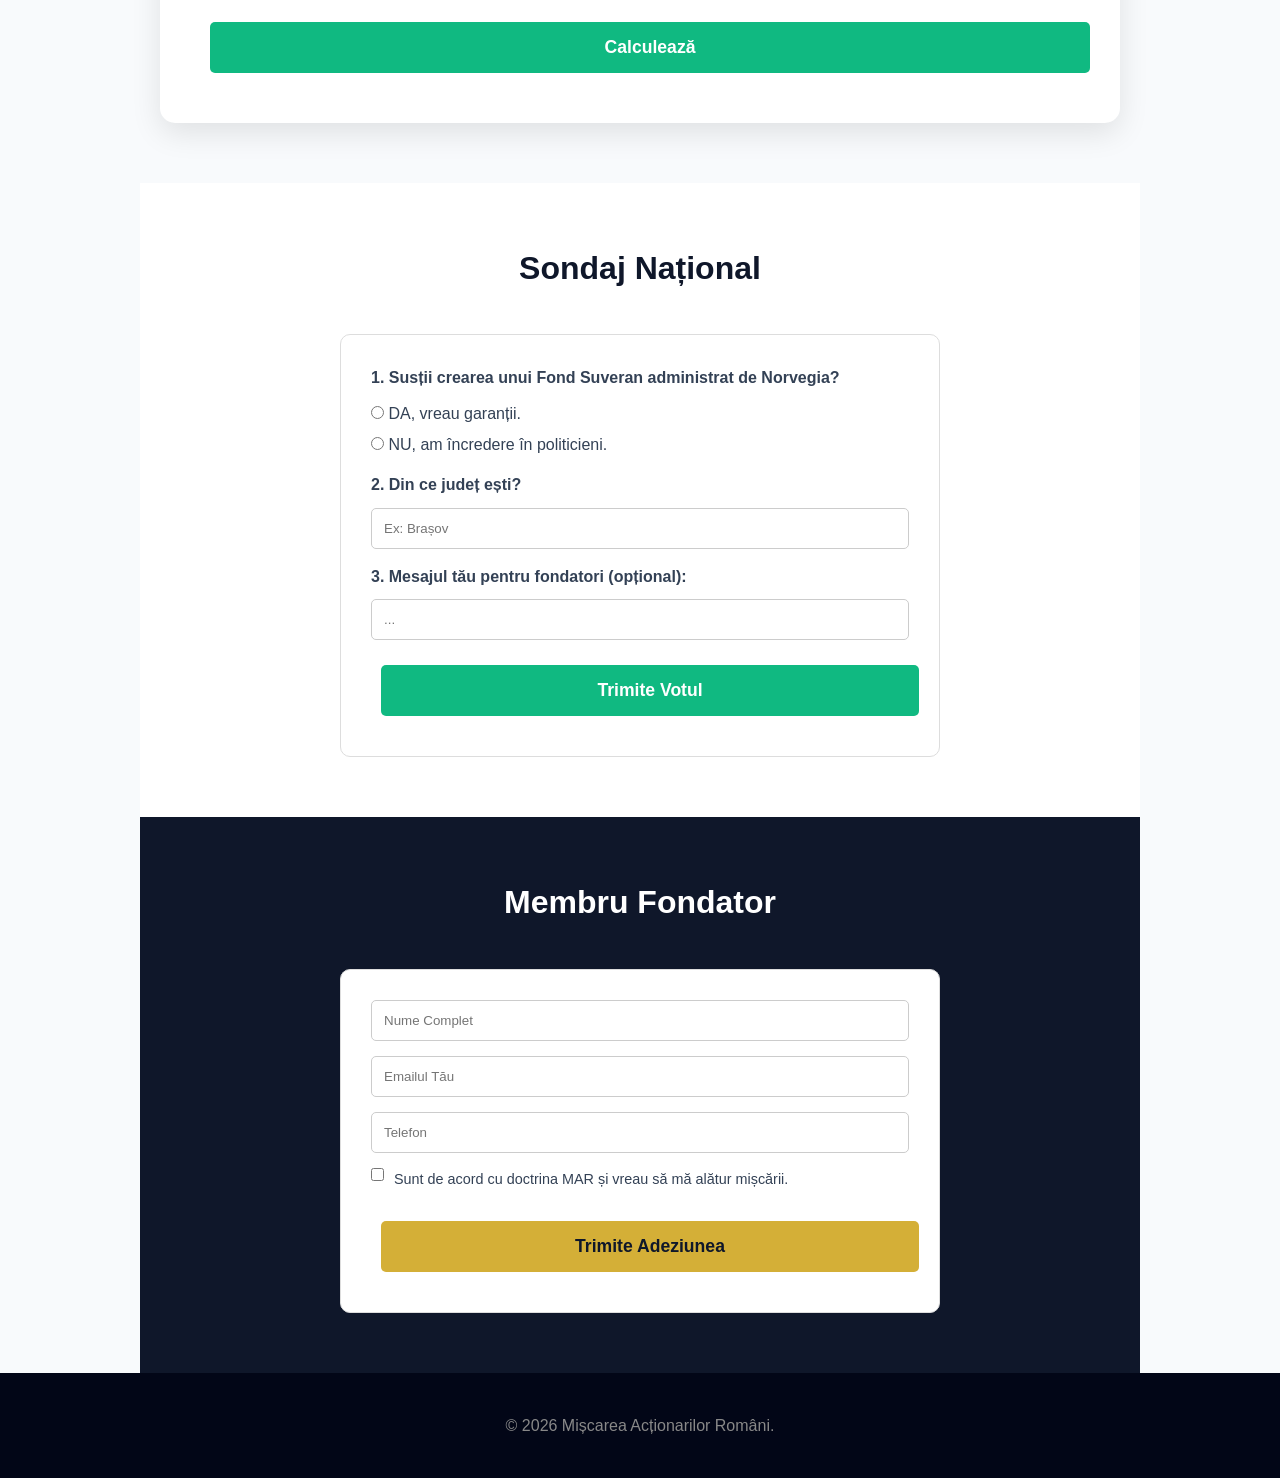
==== commit f2ddb360: "Refactor index.html structure and styles" ====
--- a/index.html
+++ b/index.html
@@ -3,9 +3,9 @@
 <head>
     <meta charset="UTF-8">
     <meta name="viewport" content="width=device-width, initial-scale=1.0">
-    <title>MAR - Mișcarea Acționarilor Români | Site Oficial</title>
-    <script src="https://cdn.jsdelivr.net/npm/chart.js"></script> <style>
-        /* --- VARIABILE ȘI RESET --- */
+    <title>MAR - Mișcarea Acționarilor Români</title>
+    <style>
+        /* --- STILURI GENERALE --- */
         :root {
             --navy: #0f172a;
             --blue: #1e293b;
@@ -14,25 +14,13 @@
             --white: #ffffff;
             --light-gray: #f8fafc;
             --text-main: #334155;
-            --danger: #ef4444;
-        }
-
-        * {
-            margin: 0;
-            padding: 0;
-            box-sizing: border-box;
-            font-family: 'Segoe UI', Roboto, Helvetica, Arial, sans-serif;
-        }
-
-        body {
-            background-color: var(--light-gray);
-            color: var(--text-main);
-            line-height: 1.6;
-            scroll-behavior: smooth;
-        }
-
-        a { text-decoration: none; color: inherit; }
-        ul { list-style: none; }
+        }
+
+        * { margin: 0; padding: 0; box-sizing: border-box; font-family: 'Segoe UI', sans-serif; }
+        body { background-color: var(--light-gray); color: var(--text-main); line-height: 1.6; scroll-behavior: smooth; }
+
+        /* --- LOGO FIXAT (PLUTITOR) --- */
+        /* Stilul este definit direct in HTML la imagine pentru a fi siguri ca merge */
 
         /* --- HEADER --- */
         header {
@@ -44,23 +32,14 @@
             top: 0;
             z-index: 1000;
             display: flex;
-            justify-content: space-between;
+            justify-content: flex-end; /* Mutam meniul in dreapta pentru ca logo-ul e in stanga */
             align-items: center;
             box-shadow: 0 2px 10px rgba(0,0,0,0.3);
-        }
-
-        .logo {
-            font-size: 1.8rem;
-            font-weight: 800;
-            display: flex;
-            align-items: center;
-            gap: 10px;
-        }
-        
-        .logo span { color: var(--gold); }
-
-        nav ul { display: flex; gap: 20px; }
-        nav a { font-weight: 500; transition: color 0.3s; cursor: pointer; }
+            height: 70px;
+        }
+
+        nav ul { display: flex; gap: 20px; list-style: none; }
+        nav a { color: white; text-decoration: none; font-weight: 500; }
         nav a:hover { color: var(--gold); }
         .btn-nav { background: var(--gold); color: var(--navy); padding: 8px 16px; border-radius: 4px; font-weight: bold; }
 
@@ -76,13 +55,9 @@
             text-align: center;
             padding: 100px 20px 50px;
         }
-
-        .hero h1 { font-size: 3.5rem; margin-bottom: 20px; line-height: 1.1; }
-        .hero h1 span { color: var(--gold); display: block; }
-        .hero p { font-size: 1.3rem; max-width: 700px; margin-bottom: 40px; opacity: 0.9; }
-
-        .cta-buttons { display: flex; gap: 20px; flex-wrap: wrap; justify-content: center; }
-
+        .hero h1 { font-size: 3rem; margin-bottom: 20px; }
+        .hero h1 span { color: var(--gold); }
+        
         .btn {
             padding: 15px 30px;
             font-size: 1.1rem;
@@ -90,98 +65,42 @@
             border-radius: 5px;
             cursor: pointer;
             border: none;
-            transition: transform 0.2s;
-        }
-        .btn-primary { background-color: var(--green); color: white; box-shadow: 0 4px 15px rgba(16, 185, 129, 0.4); }
-        .btn-secondary { background-color: transparent; border: 2px solid var(--white); color: var(--white); }
-        .btn:hover { transform: translateY(-2px); }
-
-        /* --- SECTIUNI GENERALE --- */
-        .section { padding: 80px 20px; max-width: 1100px; margin: 0 auto; }
-        .section-title { text-align: center; font-size: 2.5rem; color: var(--navy); margin-bottom: 50px; }
-
-        /* --- CARDS DOCTRINA --- */
-        .doctrine-grid { display: grid; grid-template-columns: repeat(auto-fit, minmax(300px, 1fr)); gap: 30px; }
-        .card { background: var(--white); padding: 30px; border-radius: 10px; box-shadow: 0 5px 20px rgba(0,0,0,0.05); border-top: 4px solid var(--navy); transition: transform 0.3s; }
-        .card:hover { transform: translateY(-5px); }
-        .card-icon { font-size: 2.5rem; margin-bottom: 20px; display: block; }
+            margin: 10px;
+        }
+        .btn-primary { background-color: var(--green); color: white; }
+        .btn-secondary { background: transparent; border: 2px solid white; color: white; }
+
+        /* --- SECTIUNI --- */
+        .section { padding: 60px 20px; max-width: 1000px; margin: 0 auto; }
+        .section-title { text-align: center; font-size: 2rem; color: var(--navy); margin-bottom: 40px; }
+
+        /* --- CARDURI DOCTRINA --- */
+        .doctrine-grid { display: grid; grid-template-columns: repeat(auto-fit, minmax(280px, 1fr)); gap: 20px; }
+        .card { background: white; padding: 20px; border-radius: 10px; box-shadow: 0 4px 10px rgba(0,0,0,0.05); border-top: 4px solid var(--navy); }
 
         /* --- CALCULATOR --- */
-        .calculator-section { background-color: var(--white); border-radius: 20px; box-shadow: 0 10px 40px rgba(0,0,0,0.1); padding: 50px; margin: 80px auto; }
-        .calc-wrapper { display: grid; grid-template-columns: 1fr 1fr; gap: 50px; align-items: center; }
-        .calc-input label { display: block; margin-bottom: 10px; font-weight: bold; color: var(--navy); }
-        .calc-input input { width: 100%; padding: 15px; border: 2px solid #e2e8f0; border-radius: 8px; font-size: 1.1rem; margin-bottom: 20px; }
-        .result-display { background: var(--light-gray); padding: 30px; border-radius: 15px; border-left: 5px solid var(--green); opacity: 0.5; transition: opacity 0.5s; }
-        .res-val { font-size: 2rem; font-weight: 800; color: var(--navy); }
-
-        /* --- SONDAJ (POLL) --- */
-        .poll-section {
-            background: white;
-            padding: 60px 20px;
-            border-bottom: 1px solid #e2e8f0;
-        }
-        .poll-container {
-            max-width: 800px;
-            margin: 0 auto;
-            background: #f8fafc;
-            border-radius: 15px;
-            padding: 40px;
-            border: 1px solid #cbd5e1;
-        }
-        .poll-question { font-size: 1.2rem; font-weight: bold; margin-bottom: 15px; color: var(--navy); }
-        .poll-options { display: grid; gap: 10px; margin-bottom: 30px; }
-        .poll-option {
-            background: white; padding: 15px; border: 2px solid #e2e8f0; border-radius: 8px; cursor: pointer; transition: all 0.2s;
-            display: flex; align-items: center; gap: 10px;
-        }
-        .poll-option:hover { border-color: var(--navy); }
-        .poll-option input { width: 20px; height: 20px; accent-color: var(--green); }
-        
-        .live-counter {
-            text-align: center; margin-bottom: 40px;
-            font-size: 1.1rem; color: var(--navy);
-        }
-        .counter-number { font-size: 2.5rem; font-weight: 800; color: var(--green); display: block; }
-
-        .poll-results-msg {
-            display: none;
-            background: #dcfce7;
-            color: #166534;
-            padding: 20px;
-            border-radius: 8px;
-            text-align: center;
-            font-weight: bold;
-            margin-top: 20px;
-            animation: fadeIn 0.5s;
-        }
-
-        /* --- ADEZIUNE --- */
-        .join-section { background: var(--navy); color: var(--white); padding: 80px 20px; text-align: center; }
-        .join-form { max-width: 500px; margin: 40px auto; text-align: left; }
-        .join-form input, .join-form select { width: 100%; padding: 15px; margin-bottom: 15px; border: none; border-radius: 5px; font-family: inherit; }
-        .checkbox-group { display: flex; align-items: flex-start; gap: 10px; margin-bottom: 20px; font-size: 0.9rem; }
-        .checkbox-group input { width: auto; margin-top: 5px; }
-
-        /* FOOTER */
-        footer { background: #020617; color: #94a3b8; padding: 50px 20px; text-align: center; font-size: 0.9rem; }
-
-        /* ANIMATII */
-        @keyframes fadeIn { from { opacity: 0; transform: translateY(10px); } to { opacity: 1; transform: translateY(0); } }
+        .calc-box { background: white; padding: 40px; border-radius: 15px; box-shadow: 0 10px 30px rgba(0,0,0,0.1); }
+        .calc-input { width: 100%; padding: 10px; margin-bottom: 15px; border: 2px solid #ddd; border-radius: 5px; }
+        .res-box { background: #f0fdf4; padding: 20px; border-left: 5px solid var(--green); margin-top: 20px; display: none; }
+
+        /* --- FORMULARE --- */
+        .form-box { background: white; padding: 30px; border-radius: 10px; border: 1px solid #ddd; max-width: 600px; margin: 0 auto; }
+        .form-input { width: 100%; padding: 12px; margin-bottom: 15px; border: 1px solid #ccc; border-radius: 5px; }
+        .radio-group { text-align: left; margin-bottom: 15px; }
+        .radio-label { display: block; margin-bottom: 5px; cursor: pointer; }
 
         /* MOBILE */
         @media (max-width: 768px) {
-            .hero h1 { font-size: 2.5rem; }
-            .calc-wrapper { grid-template-columns: 1fr; }
-            nav ul { display: none; }
+            .hero h1 { font-size: 2rem; }
+            nav ul { display: none; } /* Meniu simplificat pe mobil */
         }
     </style>
 </head>
 <body>
-            <img src="logo.png" class="fixed-logo" style="width: 50px; height: auto;" alt="Logo MAR">
+
+    <img src="logo.png" alt="Logo MAR" style="position: fixed; top: 15px; left: 15px; width: 70px !important; height: auto; z-index: 9999; border-radius: 50%; background: white; padding: 5px; box-shadow: 0 4px 10px rgba(0,0,0,0.3);">
 
     <header>
-        <img src="logo.png" class="fixed-logo" style="width: 50px; height: auto;" alt="Logo MAR">
-
         <nav>
             <ul>
                 <li><a href="#viziune">Viziune</a></li>
@@ -194,233 +113,120 @@
 
     <section class="hero">
         <h1>Nu ești doar contribuabil.<br><span>Ești Acționar.</span></h1>
-        <p>Primul partid din România care propune trecerea de la „Statul Stăpân” la „Statul Partener”. Dividende din resurse, nu pomeni electorale.</p>
-        <div class="cta-buttons">
-            <button class="btn btn-primary" onclick="document.getElementById('calculator').scrollIntoView({behavior: 'smooth'})">Vezi câți bani primești</button>
-            <button class="btn btn-secondary" onclick="document.getElementById('sondaj').scrollIntoView({behavior: 'smooth'})">Votează în Sondaj</button>
+        <p>Primul partid care propune trecerea de la „Statul Stăpân” la „Statul Partener”.</p>
+        <div>
+            <button class="btn btn-primary" onclick="document.getElementById('calculator').scrollIntoView({behavior: 'smooth'})">Calculează Averea</button>
+            <button class="btn btn-secondary" onclick="document.getElementById('adeziune').scrollIntoView({behavior: 'smooth'})">Vino în Echipa</button>
         </div>
     </section>
 
     <section id="viziune" class="section">
-        <h2 class="section-title">Pilonii Mișcării Acționarilor Români</h2>
+        <h2 class="section-title">Pilonii MAR</h2>
         <div class="doctrine-grid">
             <div class="card">
-                <span class="card-icon">🔐</span>
-                <h3>Fondul Suveran Garantat</h3>
-                <p>Constituirea Fondului Național de Avere (model Norvegia). Resursele naturale generează profit direct în conturile cetățenilor.</p>
+                <h3>🔐 Fondul Suveran</h3>
+                <p>Resursele naturale (Gaz, Aur) generează profit direct în conturile cetățenilor, garantate internațional.</p>
             </div>
             <div class="card">
-                <span class="card-icon">📉</span>
-                <h3>Taxe Mici prin Colectare</h3>
-                <p>Eliminarea evaziunii fiscale prin AI și digitalizare. Surplusul colectat scade taxele pe salariul tău.</p>
+                <h3>📉 Taxe Mici</h3>
+                <p>Digitalizarea ANAF aduce banii de la evazioniști, permițând scăderea taxelor pe munca ta.</p>
             </div>
             <div class="card">
-                <span class="card-icon">🏛️</span>
-                <h3>Statul Digital Invizibil</h3>
-                <p>Zero dosare cu șină. Relația cu statul devine o simplă aplicație pe telefon. Transparență totală prin Blockchain.</p>
+                <h3>🏛️ Stat Digital</h3>
+                <p>Fără dosare cu șină. Relația cu statul devine o simplă aplicație pe telefon.</p>
             </div>
         </div>
     </section>
 
     <section id="calculator" class="section">
-        <div class="calculator-section">
-            <h2 class="section-title">Simulatorul Tău de Avere</h2>
-            <div class="calc-wrapper">
-                <div class="calc-input">
-                    <label>Salariul tău NET actual (Lei)</label>
-                    <input type="number" id="salary" placeholder="Ex: 4000">
-                    <label>Vârsta ta (Ani)</label>
-                    <input type="number" id="age" placeholder="Ex: 35">
-                    <button class="btn btn-primary" style="width: 100%" onclick="calculateMAR()">Calculează Viitorul</button>
+        <div class="calc-box">
+            <h2 class="section-title">Simulator Avere</h2>
+            <label>Salariul NET (Lei)</label>
+            <input type="number" id="salary" class="calc-input" placeholder="Ex: 4000">
+            <label>Vârsta (Ani)</label>
+            <input type="number" id="age" class="calc-input" placeholder="Ex: 35">
+            <button class="btn btn-primary" style="width: 100%" onclick="calculateMAR()">Calculează</button>
+
+            <div id="results" class="res-box">
+                <h3>Rezultatul Tău:</h3>
+                <p><strong>+ <span id="monthly-gain">0</span> Lei/lună</strong> (Câștig imediat prin reducerea taxelor)</p>
+                <p><strong>+ <span id="fund-value">0</span> Euro</strong> (În contul de avere la pensie)</p>
+            </div>
+        </div>
+    </section>
+
+    <section id="sondaj" class="section" style="background: white;">
+        <h2 class="section-title">Sondaj Național</h2>
+        <div class="form-box">
+            <form action="https://formspree.io/f/LINKUL_TAU_FORMSPREE" method="POST">
+                
+                <input type="hidden" name="_subject" value="Raspuns Nou Sondaj MAR">
+                
+                <p style="font-weight: bold; margin-bottom: 10px;">1. Susții crearea unui Fond Suveran administrat de Norvegia?</p>
+                <div class="radio-group">
+                    <label class="radio-label"><input type="radio" name="q1_fond" value="DA" required> DA, vreau garanții.</label>
+                    <label class="radio-label"><input type="radio" name="q1_fond" value="NU"> NU, am încredere în politicieni.</label>
                 </div>
-                <div class="result-display" id="results">
-                    <div style="margin-bottom: 20px;">
-                        <div style="text-transform: uppercase; font-size: 0.8rem; color: #64748b; font-weight: 700;">Câștig Lunar Imediat</div>
-                        <div class="res-val" style="color: var(--green);">+ <span id="monthly-gain">0</span> Lei</div>
-                        <small>Din reducerea taxelor pe muncă.</small>
-                    </div>
-                    <div>
-                        <div style="text-transform: uppercase; font-size: 0.8rem; color: #64748b; font-weight: 700;">Cont Avere la 65 ani</div>
-                        <div class="res-val">+ <span id="fund-value">0</span> Euro</div>
-                        <small>Acumulați în Fondul Suveran.</small>
-                    </div>
-                </div>
-            </div>
-        </div>
-    </section>
-
-    <section id="sondaj" class="poll-section">
-        <h2 class="section-title">Pulsul Național</h2>
-        
-        <div class="live-counter">
-            Susținători înregistrați online în timp real:
-            <span class="counter-number" id="supporterCounter">12483</span>
-        </div>
-
-        <div class="poll-container">
-            <form id="pollForm" onsubmit="submitPoll(event)">
-                <div class="poll-question">1. Crezi că resursele naturale (Aur, Gaz) ar trebui să aducă bani direct în conturile românilor?</div>
-                <div class="poll-options">
-                    <label class="poll-option"><input type="radio" name="q1" value="da" required> DA, este dreptul nostru.</label>
-                    <label class="poll-option"><input type="radio" name="q1" value="nu"> NU, statul trebuie să gestioneze tot.</label>
-                </div>
-
-                <div class="poll-question">2. Dacă MAR ar garanta Fondul Suveran prin audit Norvegian, ai semna pentru înființare?</div>
-                <div class="poll-options">
-                    <label class="poll-option"><input type="radio" name="q2" value="sigur" required> DA, semnez imediat.</label>
-                    <label class="poll-option"><input type="radio" name="q2" value="poate"> Poate, vreau să văd echipa.</label>
-                    <label class="poll-option"><input type="radio" name="q2" value="nu"> Nu mă interesează.</label>
-                </div>
-
-                <div class="poll-question">3. Din ce județ votezi?</div>
-                <div class="poll-options">
-                    <select id="pollCounty" style="width: 100%; padding: 15px; border-radius: 8px; border: 2px solid #e2e8f0;" required>
-                        <option value="" disabled selected>Alege Județul...</option>
-                        <option value="Alba">Alba</option>
-                        <option value="Arad">Arad</option>
-                        <option value="Argeș">Argeș</option>
-                        <option value="Bacău">Bacău</option>
-                        <option value="Bihor">Bihor</option>
-                        <option value="Bistrița-Năsăud">Bistrița-Năsăud</option>
-                        <option value="Botoșani">Botoșani</option>
-                        <option value="Brașov">Brașov</option>
-                        <option value="Brăila">Brăila</option>
-                        <option value="București">București</option>
-                        <option value="Buzău">Buzău</option>
-                        <option value="Caraș-Severin">Caraș-Severin</option>
-                        <option value="Călărași">Călărași</option>
-                        <option value="Cluj">Cluj</option>
-                        <option value="Constanța">Constanța</option>
-                        <option value="Covasna">Covasna</option>
-                        <option value="Dâmbovița">Dâmbovița</option>
-                        <option value="Dolj">Dolj</option>
-                        <option value="Galați">Galați</option>
-                        <option value="Giurgiu">Giurgiu</option>
-                        <option value="Gorj">Gorj</option>
-                        <option value="Harghita">Harghita</option>
-                        <option value="Hunedoara">Hunedoara</option>
-                        <option value="Ialomița">Ialomița</option>
-                        <option value="Iași">Iași</option>
-                        <option value="Ilfov">Ilfov</option>
-                        <option value="Maramureș">Maramureș</option>
-                        <option value="Mehedinți">Mehedinți</option>
-                        <option value="Mureș">Mureș</option>
-                        <option value="Neamț">Neamț</option>
-                        <option value="Olt">Olt</option>
-                        <option value="Prahova">Prahova</option>
-                        <option value="Satu Mare">Satu Mare</option>
-                        <option value="Sălaj">Sălaj</option>
-                        <option value="Sibiu">Sibiu</option>
-                        <option value="Suceava">Suceava</option>
-                        <option value="Teleorman">Teleorman</option>
-                        <option value="Timiș">Timiș</option>
-                        <option value="Tulcea">Tulcea</option>
-                        <option value="Vaslui">Vaslui</option>
-                        <option value="Vâlcea">Vâlcea</option>
-                        <option value="Vrancea">Vrancea</option>
-                    </select>
-                </div>
-
-                <button type="submit" class="btn btn-primary" style="width: 100%;">Trimite Votul Tău</button>
+
+                <p style="font-weight: bold; margin-bottom: 10px;">2. Din ce județ ești?</p>
+                <input type="text" name="judet" class="form-input" placeholder="Ex: Brașov" required>
+
+                <p style="font-weight: bold; margin-bottom: 10px;">3. Mesajul tău pentru fondatori (opțional):</p>
+                <input type="text" name="mesaj" class="form-input" placeholder="...">
+
+                <button type="submit" class="btn btn-primary" style="width: 100%;">Trimite Votul</button>
             </form>
-
-            <div id="pollSuccess" class="poll-results-msg">
-                ✅ Vot Înregistrat! <br>
-                Mulțumim. Ești susținătorul numărul <span id="userRank">1405</span> din județul <span id="userCounty">București</span>.<br>
-                <span style="font-size: 0.9rem; font-weight: normal; color: #333;">Împreună suntem o forță. Completează formularul de mai jos pentru a deveni membru.</span>
-            </div>
-        </div>
-    </section>
-
-    <section id="adeziune" class="join-section">
-        <h2 style="font-size: 2.5rem; margin-bottom: 20px;">Fii Membru Fondator</h2>
-        <p style="max-width: 600px; margin: 0 auto; opacity: 0.8;">Nu căutăm politicieni. Căutăm profesioniști, antreprenori și cetățeni. Alătură-te mișcării.</p>
-
-        <form class="join-form" onsubmit="alert('Cerere trimisă! Vă vom contacta.'); return false;">
-            <input type="text" placeholder="Nume Complet" required>
-            <input type="email" placeholder="Adresa de Email" required>
-            <input type="tel" placeholder="Număr de Telefon" required>
-            <div class="checkbox-group">
-                <input type="checkbox" id="agreement" required>
-                <label for="agreement">Sunt de acord cu Doctrina MAR și declar că susțin statul de drept.</label>
-            </div>
-            <button type="submit" class="btn btn-primary" style="width: 100%; background: var(--gold); color: var(--navy);">Trimite Adeziunea</button>
-        </form>
-    </section>
-
-    <footer>
-<div style="text-align: center;">
-        <img src="logo.png" class="fixed-logo" style="width: 80px; height: auto;" alt="Logo MAR">
-</div>        <p>&copy; 2026 Mișcarea Acționarilor Români.</p>
-        <p style="font-size: 0.8rem; opacity: 0.5;">Disclaimer: Proiecțiile economice sunt estimative.</p>
+        </div>
+    </section>
+
+    <section id="adeziune" class="section" style="background: var(--navy); color: white;">
+        <h2 class="section-title" style="color: white;">Membru Fondator</h2>
+        <div class="form-box" style="color: var(--text-main);">
+            
+            <form action="https://formspree.io/f/LINKUL_TAU_FORMSPREE" method="POST">
+                
+                <input type="hidden" name="_subject" value="CERERE ADEZIUNE NOUA">
+
+                <input type="text" name="nume" class="form-input" placeholder="Nume Complet" required>
+                <input type="email" name="email" class="form-input" placeholder="Emailul Tău" required>
+                <input type="tel" name="telefon" class="form-input" placeholder="Telefon" required>
+                
+                <label style="display: flex; align-items: start; gap: 10px; margin-bottom: 20px; font-size: 0.9rem;">
+                    <input type="checkbox" name="acord" required>
+                    Sunt de acord cu doctrina MAR și vreau să mă alătur mișcării.
+                </label>
+
+                <button type="submit" class="btn btn-primary" style="background: var(--gold); color: var(--navy); width: 100%;">Trimite Adeziunea</button>
+            </form>
+        </div>
+    </section>
+
+    <footer style="background: #020617; color: #888; padding: 40px; text-align: center;">
+        <p>&copy; 2026 Mișcarea Acționarilor Români.</p>
     </footer>
 
     <script>
-        // 1. CALCULATOR LOGIC
         function calculateMAR() {
             const salary = parseFloat(document.getElementById('salary').value);
             const age = parseInt(document.getElementById('age').value);
-            const resDiv = document.getElementById('results');
-
-            if(!salary || !age) { alert("Introdu salariul și vârsta."); return; }
+            
+            if(!salary || !age) { alert("Introdu datele!"); return; }
 
             const immediateGain = Math.round(salary * 0.17);
-            const monthlyContribEuro = 60 + ((salary * 0.03) / 5); 
             const years = 65 - age;
             let wealth = 0;
+            
             if (years > 0) {
-                const months = years * 12;
+                const monthly = 60 + ((salary * 0.03) / 5); 
                 const rate = 0.06 / 12; 
-                wealth = monthlyContribEuro * ((Math.pow(1 + rate, months) - 1) / rate);
+                wealth = monthly * ((Math.pow(1 + rate, years * 12) - 1) / rate);
             }
 
-            resDiv.style.opacity = "1";
+            document.getElementById('results').style.display = 'block';
             document.getElementById('monthly-gain').innerText = immediateGain.toLocaleString('ro-RO');
             document.getElementById('fund-value').innerText = Math.round(wealth).toLocaleString('ro-RO');
         }
-
-        // 2. LIVE COUNTER LOGIC
-        let supporters = 12483;
-        setInterval(() => {
-            // Creștere random pentru efectul de "mișcare"
-            if(Math.random() > 0.7) {
-                supporters++;
-                document.getElementById('supporterCounter').innerText = supporters.toLocaleString('ro-RO');
-            }
-        }, 3000);
-
-        // 3. POLL LOGIC
-        function submitPoll(e) {
-            e.preventDefault();
-            
-            // Preluăm județul
-            const county = document.getElementById('pollCounty').value;
-            if(!county) { alert("Te rugăm să alegi județul."); return; }
-
-            // Ascundem formularul, arătăm succesul
-            document.getElementById('pollForm').style.display = 'none';
-            const successMsg = document.getElementById('pollSuccess');
-            
-            // Simulăm un număr de ordine bazat pe județ (randomizat pt demo)
-            const randomRank = Math.floor(Math.random() * 5000) + 1000;
-            
-            document.getElementById('userCounty').innerText = county;
-            document.getElementById('userRank').innerText = randomRank;
-            
-            successMsg.style.display = 'block';
-        }
     </script>
+
 </body>
-
 </html>
-
-
-
-
-
-
-
-
-
-
-
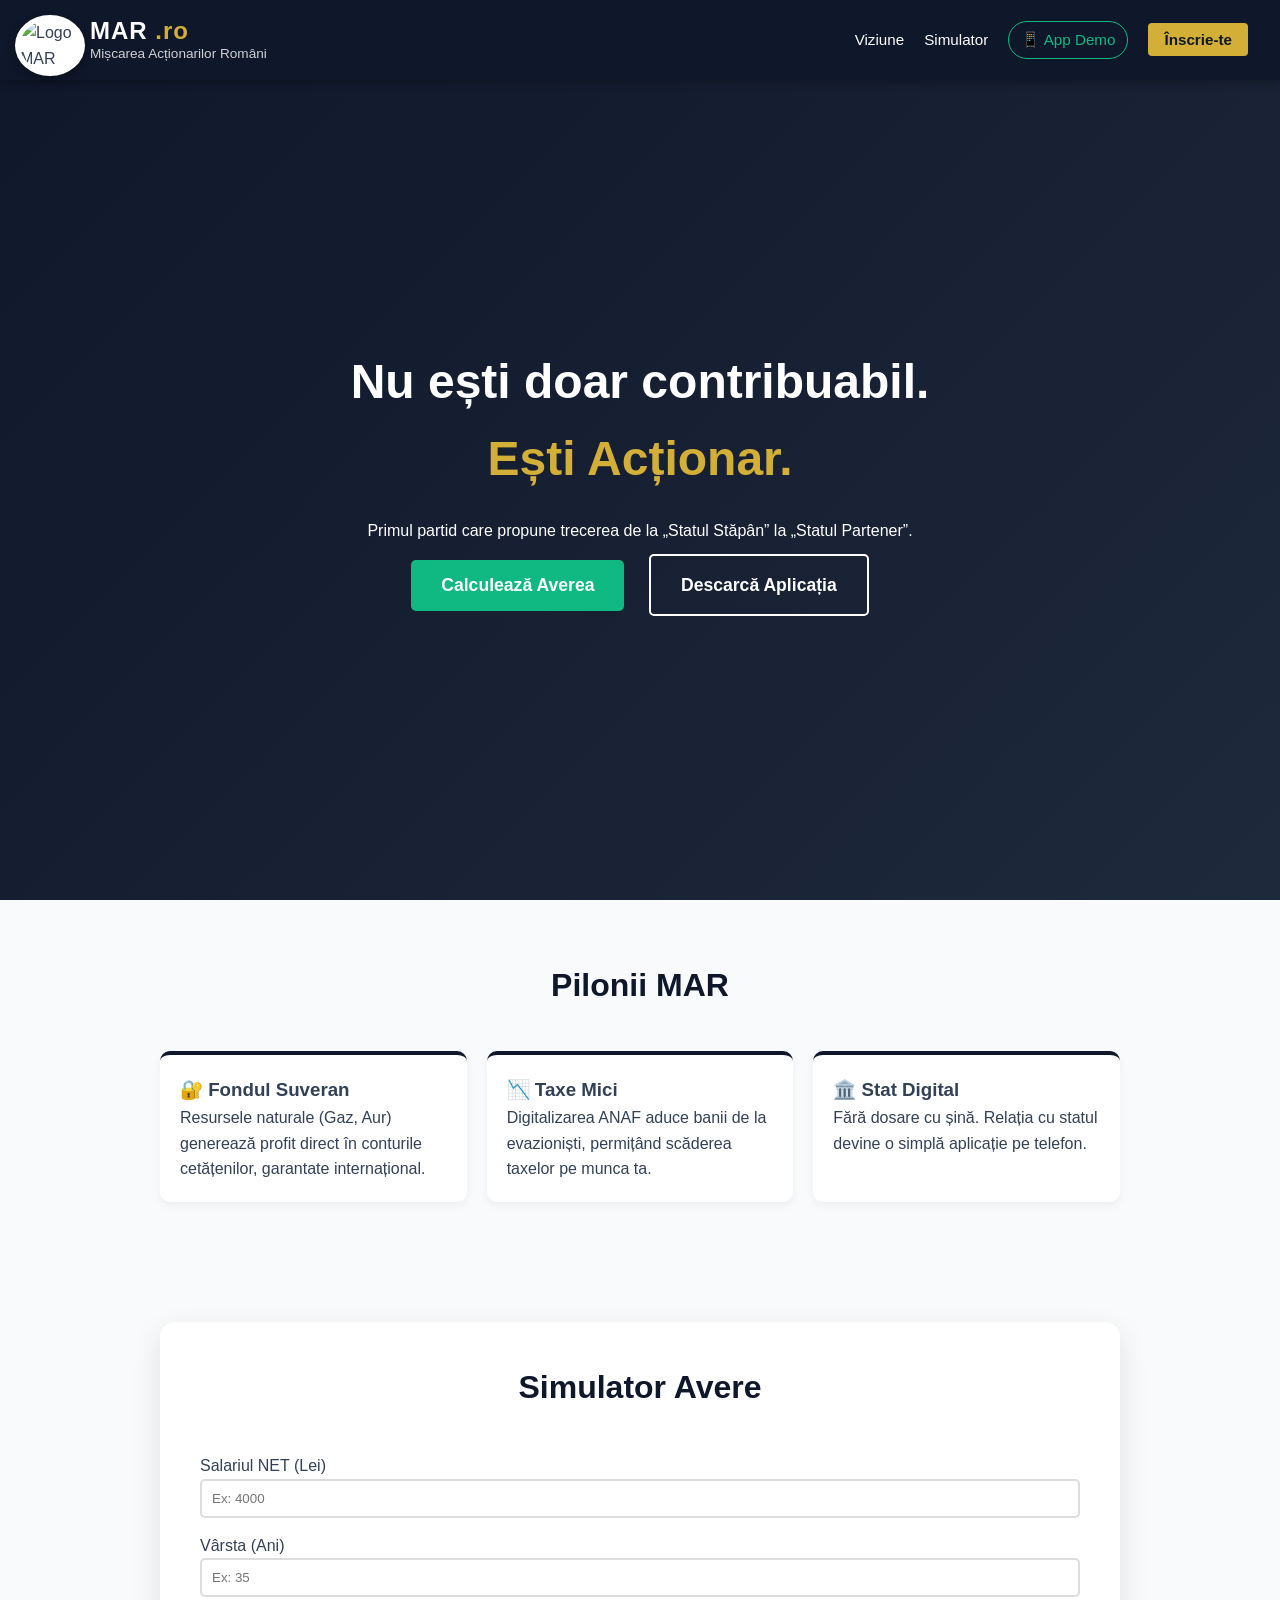
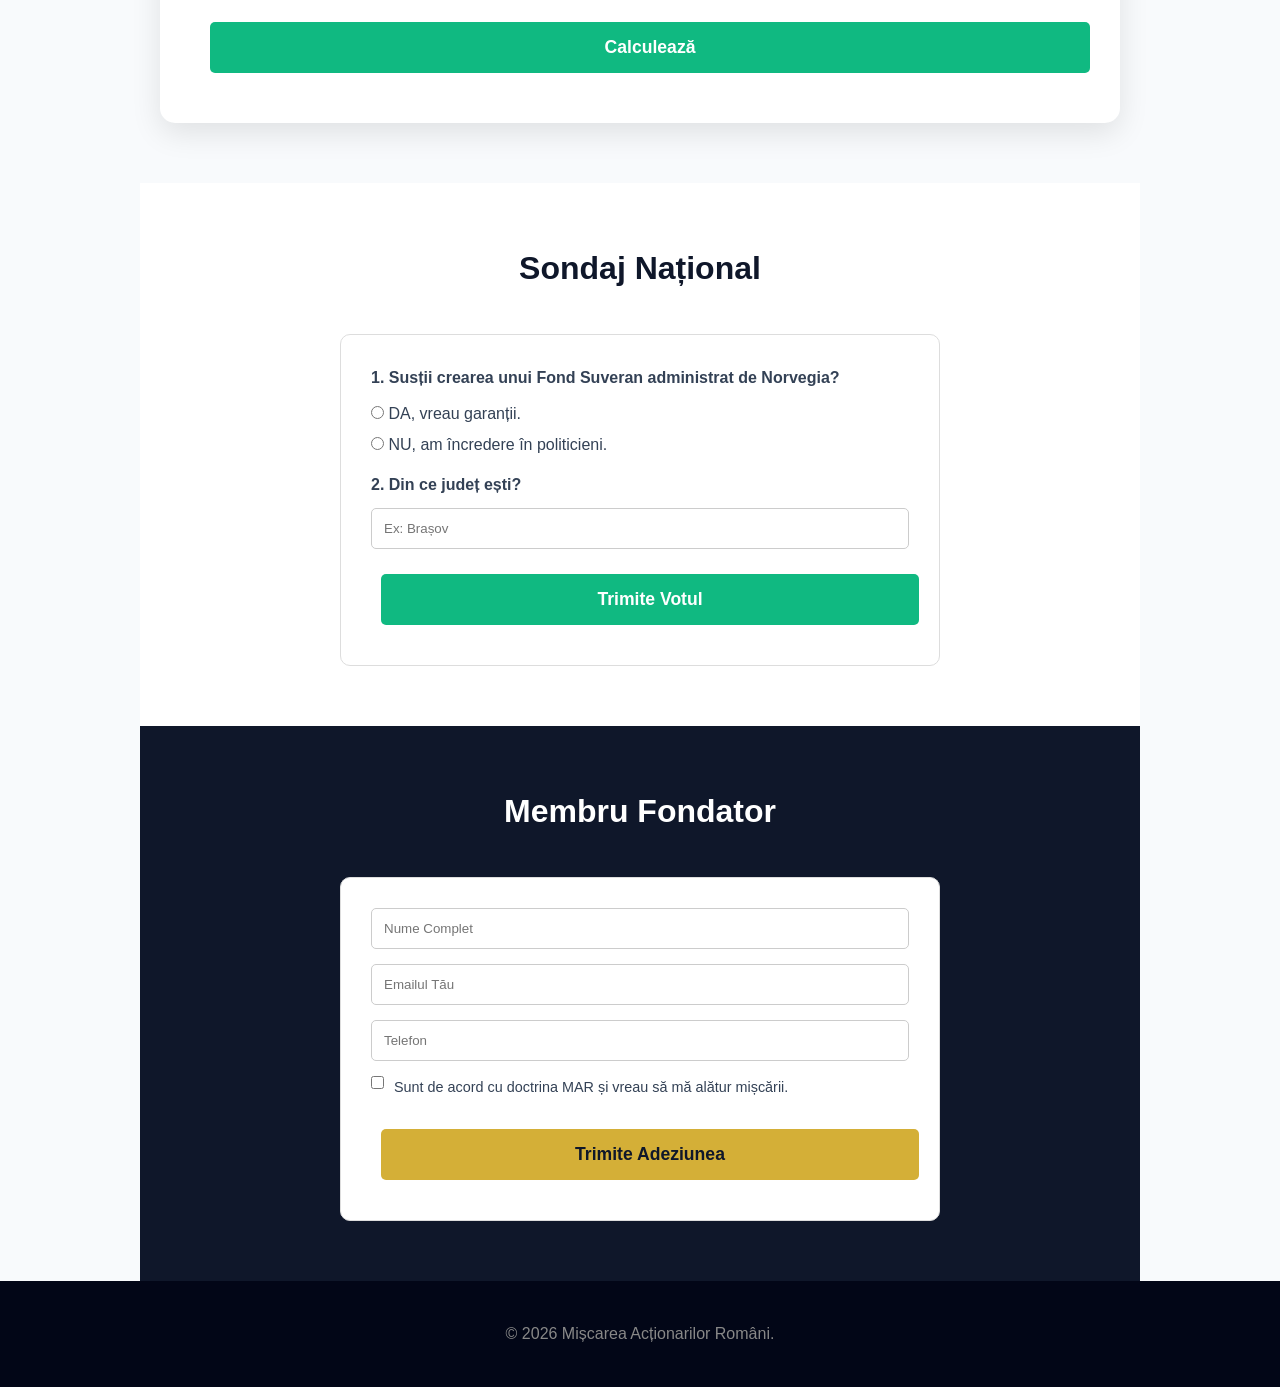
==== commit 0d35d66e: "Update index.html" ====
--- a/index.html
+++ b/index.html
@@ -19,29 +19,51 @@
         * { margin: 0; padding: 0; box-sizing: border-box; font-family: 'Segoe UI', sans-serif; }
         body { background-color: var(--light-gray); color: var(--text-main); line-height: 1.6; scroll-behavior: smooth; }
 
-        /* --- LOGO FIXAT (PLUTITOR) --- */
-        /* Stilul este definit direct in HTML la imagine pentru a fi siguri ca merge */
-
         /* --- HEADER --- */
         header {
             background-color: var(--navy);
             color: var(--white);
-            padding: 1rem 2rem;
+            padding: 0.5rem 2rem;
             position: fixed;
             width: 100%;
             top: 0;
             z-index: 1000;
             display: flex;
-            justify-content: flex-end; /* Mutam meniul in dreapta pentru ca logo-ul e in stanga */
+            justify-content: space-between; /* Text stanga, Meniu dreapta */
             align-items: center;
             box-shadow: 0 2px 10px rgba(0,0,0,0.3);
-            height: 70px;
-        }
-
-        nav ul { display: flex; gap: 20px; list-style: none; }
-        nav a { color: white; text-decoration: none; font-weight: 500; }
+            height: 80px;
+            padding-left: 90px; /* Lasa loc pentru sigla rotunda din stanga */
+        }
+
+        /* Stil pentru Numele Partidului */
+        .brand-name {
+            display: flex;
+            flex-direction: column;
+            line-height: 1.2;
+        }
+        .brand-main { font-size: 1.5rem; font-weight: 800; letter-spacing: 1px; }
+        .brand-main span { color: var(--gold); }
+        .brand-sub { font-size: 0.85rem; opacity: 0.8; font-weight: 400; }
+
+        /* Navigare */
+        nav ul { display: flex; gap: 20px; list-style: none; align-items: center; }
+        nav a { color: white; text-decoration: none; font-weight: 500; font-size: 0.95rem; transition: color 0.3s; }
         nav a:hover { color: var(--gold); }
+        
         .btn-nav { background: var(--gold); color: var(--navy); padding: 8px 16px; border-radius: 4px; font-weight: bold; }
+        
+        /* Buton special pentru APP */
+        .btn-app-link {
+            border: 1px solid var(--green);
+            color: var(--green) !important;
+            padding: 6px 12px;
+            border-radius: 20px;
+            display: flex;
+            align-items: center;
+            gap: 5px;
+        }
+        .btn-app-link:hover { background: var(--green); color: white !important; }
 
         /* --- HERO --- */
         .hero {
@@ -53,7 +75,7 @@
             justify-content: center;
             align-items: center;
             text-align: center;
-            padding: 100px 20px 50px;
+            padding: 120px 20px 50px;
         }
         .hero h1 { font-size: 3rem; margin-bottom: 20px; }
         .hero h1 span { color: var(--gold); }
@@ -66,6 +88,8 @@
             cursor: pointer;
             border: none;
             margin: 10px;
+            text-decoration: none;
+            display: inline-block;
         }
         .btn-primary { background-color: var(--green); color: white; }
         .btn-secondary { background: transparent; border: 2px solid white; color: white; }
@@ -74,16 +98,12 @@
         .section { padding: 60px 20px; max-width: 1000px; margin: 0 auto; }
         .section-title { text-align: center; font-size: 2rem; color: var(--navy); margin-bottom: 40px; }
 
-        /* --- CARDURI DOCTRINA --- */
+        /* --- DOCTRINA & RESTUL --- */
         .doctrine-grid { display: grid; grid-template-columns: repeat(auto-fit, minmax(280px, 1fr)); gap: 20px; }
         .card { background: white; padding: 20px; border-radius: 10px; box-shadow: 0 4px 10px rgba(0,0,0,0.05); border-top: 4px solid var(--navy); }
-
-        /* --- CALCULATOR --- */
         .calc-box { background: white; padding: 40px; border-radius: 15px; box-shadow: 0 10px 30px rgba(0,0,0,0.1); }
         .calc-input { width: 100%; padding: 10px; margin-bottom: 15px; border: 2px solid #ddd; border-radius: 5px; }
         .res-box { background: #f0fdf4; padding: 20px; border-left: 5px solid var(--green); margin-top: 20px; display: none; }
-
-        /* --- FORMULARE --- */
         .form-box { background: white; padding: 30px; border-radius: 10px; border: 1px solid #ddd; max-width: 600px; margin: 0 auto; }
         .form-input { width: 100%; padding: 12px; margin-bottom: 15px; border: 1px solid #ccc; border-radius: 5px; }
         .radio-group { text-align: left; margin-bottom: 15px; }
@@ -91,21 +111,28 @@
 
         /* MOBILE */
         @media (max-width: 768px) {
+            header { padding-left: 80px; height: auto; py: 10px; flex-direction: column; align-items: flex-start; }
+            nav ul { display: flex; flex-wrap: wrap; gap: 10px; margin-top: 10px; justify-content: center; width: 100%; }
+            .brand-sub { display: none; } /* Ascundem textul lung pe mobil */
             .hero h1 { font-size: 2rem; }
-            nav ul { display: none; } /* Meniu simplificat pe mobil */
+            .fixed-logo { width: 60px !important; top: 10px !important; left: 10px !important; }
         }
     </style>
 </head>
 <body>
 
-    <img src="logo.png" alt="Logo MAR" style="position: fixed; top: 15px; left: 15px; width: 70px !important; height: auto; z-index: 9999; border-radius: 50%; background: white; padding: 5px; box-shadow: 0 4px 10px rgba(0,0,0,0.3);">
+    <img src="logo.png" class="fixed-logo" alt="Logo MAR" style="position: fixed; top: 15px; left: 15px; width: 70px !important; height: auto; z-index: 9999; border-radius: 50%; background: white; padding: 5px; box-shadow: 0 4px 10px rgba(0,0,0,0.3);">
 
     <header>
+        <div class="brand-name">
+            <div class="brand-main">MAR <span>.ro</span></div>
+            <div class="brand-sub">Mișcarea Acționarilor Români</div>
+        </div>
         <nav>
             <ul>
                 <li><a href="#viziune">Viziune</a></li>
                 <li><a href="#calculator">Simulator</a></li>
-                <li><a href="#sondaj">Sondaj</a></li>
+                <li><a href="app.html" target="_blank" class="btn-app-link">📱 App Demo</a></li>
                 <li><a href="#adeziune" class="btn-nav">Înscrie-te</a></li>
             </ul>
         </nav>
@@ -116,7 +143,7 @@
         <p>Primul partid care propune trecerea de la „Statul Stăpân” la „Statul Partener”.</p>
         <div>
             <button class="btn btn-primary" onclick="document.getElementById('calculator').scrollIntoView({behavior: 'smooth'})">Calculează Averea</button>
-            <button class="btn btn-secondary" onclick="document.getElementById('adeziune').scrollIntoView({behavior: 'smooth'})">Vino în Echipa</button>
+            <a href="app.html" target="_blank" class="btn btn-secondary">Descarcă Aplicația</a>
         </div>
     </section>
 
@@ -170,9 +197,6 @@
 
                 <p style="font-weight: bold; margin-bottom: 10px;">2. Din ce județ ești?</p>
                 <input type="text" name="judet" class="form-input" placeholder="Ex: Brașov" required>
-
-                <p style="font-weight: bold; margin-bottom: 10px;">3. Mesajul tău pentru fondatori (opțional):</p>
-                <input type="text" name="mesaj" class="form-input" placeholder="...">
 
                 <button type="submit" class="btn btn-primary" style="width: 100%;">Trimite Votul</button>
             </form>
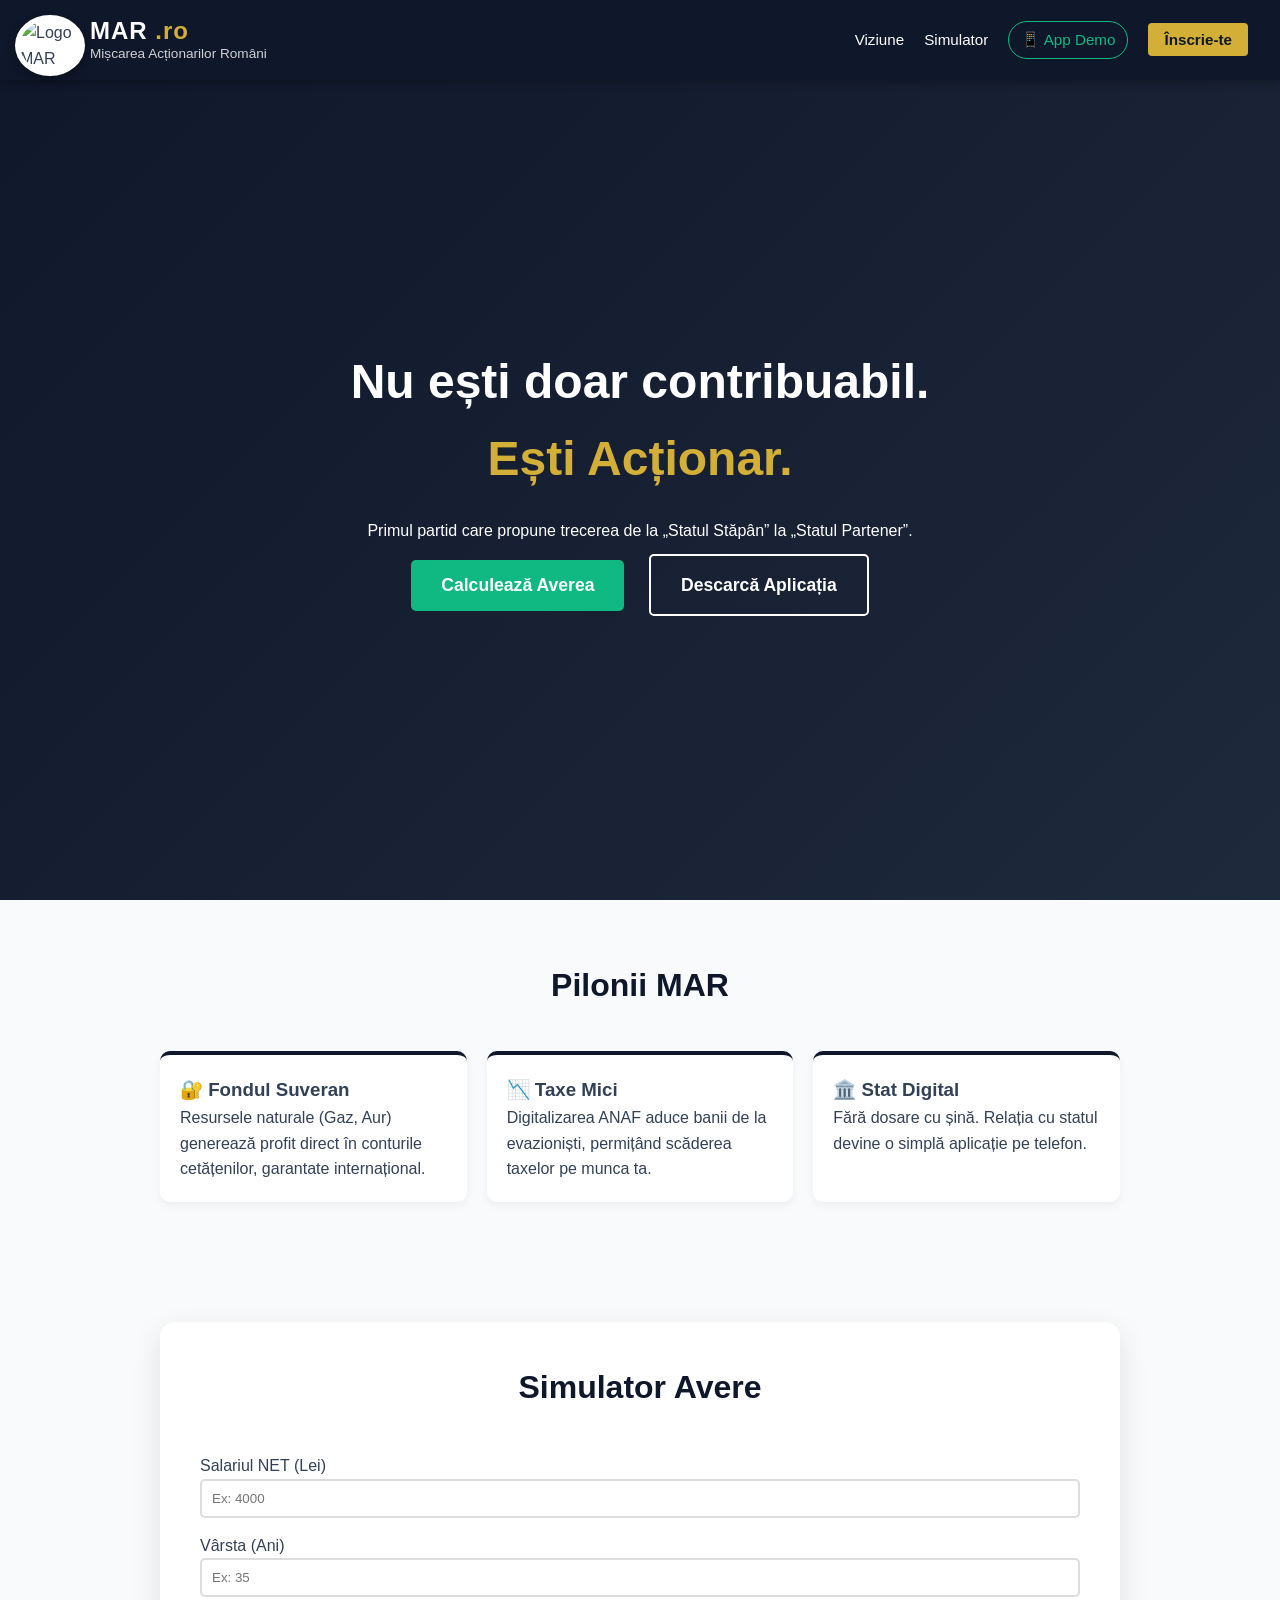
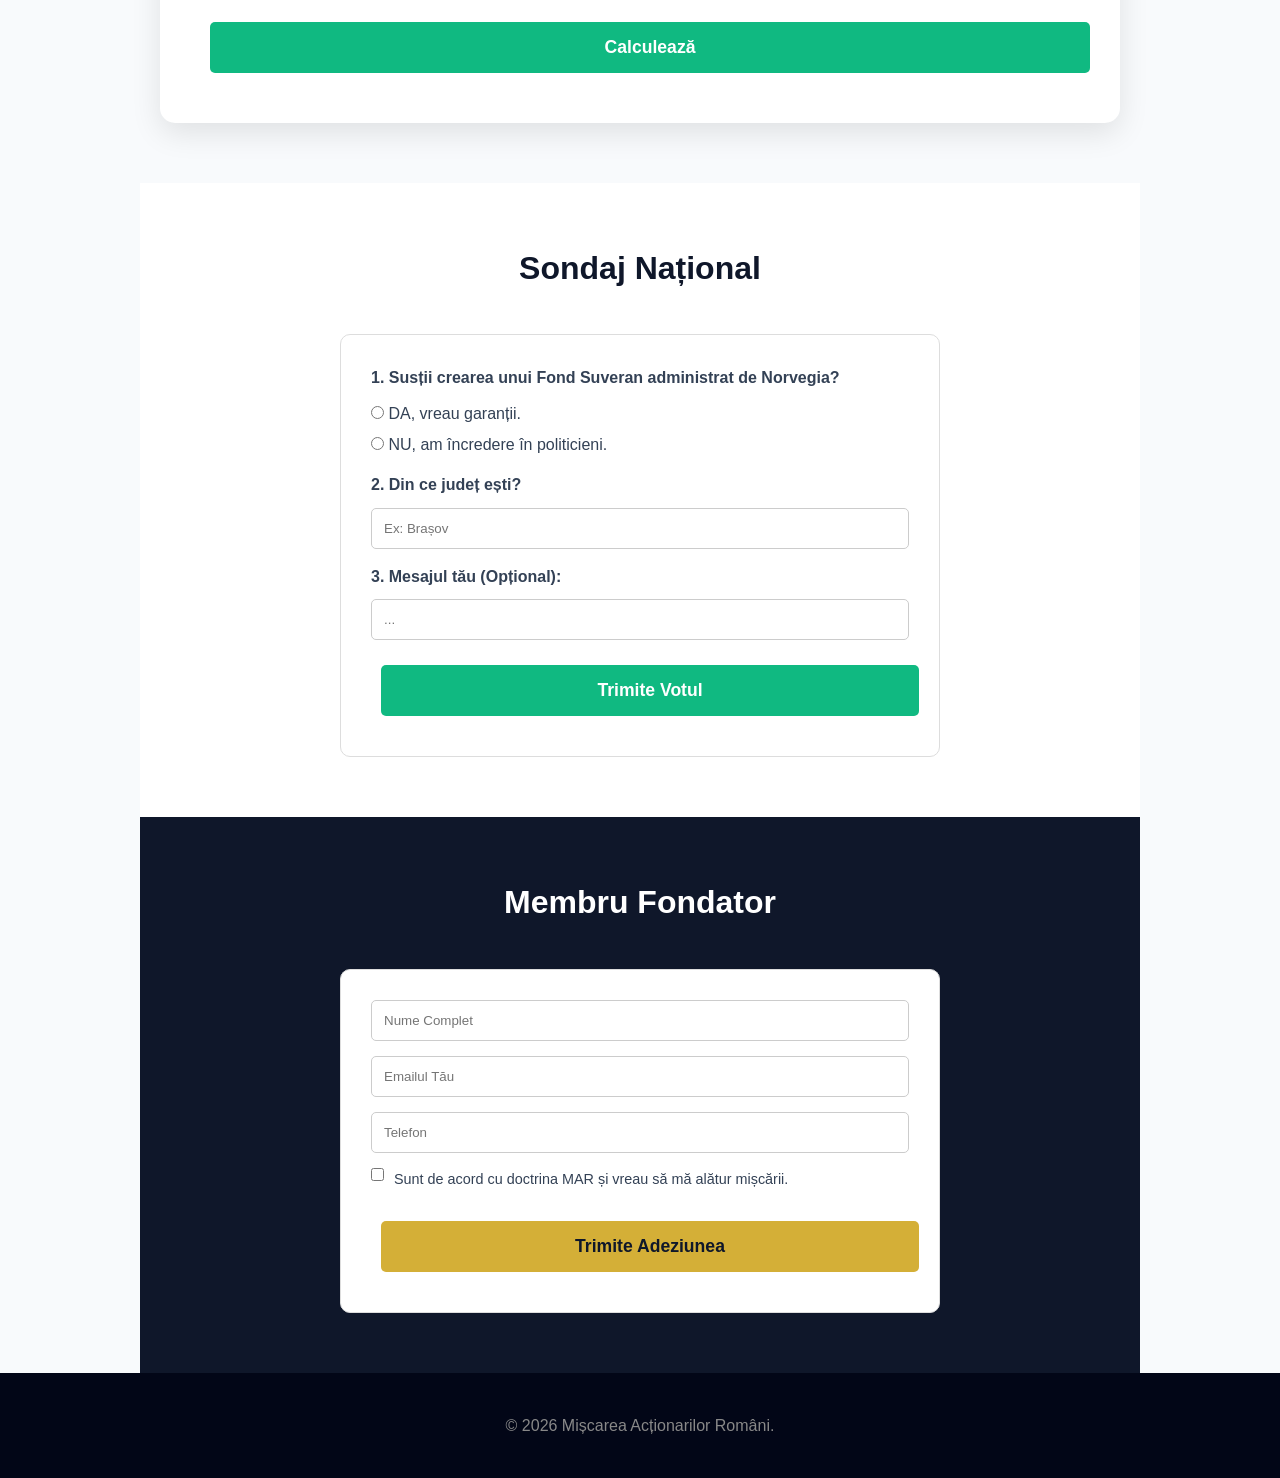
==== commit 75176d33: "Fix HTML encoding issues in index.html" ====
--- a/index.html
+++ b/index.html
@@ -29,14 +29,14 @@
             top: 0;
             z-index: 1000;
             display: flex;
-            justify-content: space-between; /* Text stanga, Meniu dreapta */
+            justify-content: space-between;
             align-items: center;
             box-shadow: 0 2px 10px rgba(0,0,0,0.3);
             height: 80px;
             padding-left: 90px; /* Lasa loc pentru sigla rotunda din stanga */
         }
 
-        /* Stil pentru Numele Partidului */
+        /* Numele Partidului */
         .brand-name {
             display: flex;
             flex-direction: column;
@@ -53,7 +53,7 @@
         
         .btn-nav { background: var(--gold); color: var(--navy); padding: 8px 16px; border-radius: 4px; font-weight: bold; }
         
-        /* Buton special pentru APP */
+        /* Buton special APP */
         .btn-app-link {
             border: 1px solid var(--green);
             color: var(--green) !important;
@@ -98,7 +98,7 @@
         .section { padding: 60px 20px; max-width: 1000px; margin: 0 auto; }
         .section-title { text-align: center; font-size: 2rem; color: var(--navy); margin-bottom: 40px; }
 
-        /* --- DOCTRINA & RESTUL --- */
+        /* --- ELEMENTE UI --- */
         .doctrine-grid { display: grid; grid-template-columns: repeat(auto-fit, minmax(280px, 1fr)); gap: 20px; }
         .card { background: white; padding: 20px; border-radius: 10px; box-shadow: 0 4px 10px rgba(0,0,0,0.05); border-top: 4px solid var(--navy); }
         .calc-box { background: white; padding: 40px; border-radius: 15px; box-shadow: 0 10px 30px rgba(0,0,0,0.1); }
@@ -109,13 +109,12 @@
         .radio-group { text-align: left; margin-bottom: 15px; }
         .radio-label { display: block; margin-bottom: 5px; cursor: pointer; }
 
-        /* MOBILE */
+        /* MOBILE FIXES */
         @media (max-width: 768px) {
             header { padding-left: 80px; height: auto; py: 10px; flex-direction: column; align-items: flex-start; }
             nav ul { display: flex; flex-wrap: wrap; gap: 10px; margin-top: 10px; justify-content: center; width: 100%; }
-            .brand-sub { display: none; } /* Ascundem textul lung pe mobil */
+            .brand-sub { display: none; } 
             .hero h1 { font-size: 2rem; }
-            .fixed-logo { width: 60px !important; top: 10px !important; left: 10px !important; }
         }
     </style>
 </head>
@@ -132,7 +131,9 @@
             <ul>
                 <li><a href="#viziune">Viziune</a></li>
                 <li><a href="#calculator">Simulator</a></li>
-                <li><a href="app.html" target="_blank" class="btn-app-link">📱 App Demo</a></li>
+                
+                <li><a href="app-mar.html" target="_blank" class="btn-app-link">📱 App Demo</a></li>
+                
                 <li><a href="#adeziune" class="btn-nav">Înscrie-te</a></li>
             </ul>
         </nav>
@@ -143,7 +144,9 @@
         <p>Primul partid care propune trecerea de la „Statul Stăpân” la „Statul Partener”.</p>
         <div>
             <button class="btn btn-primary" onclick="document.getElementById('calculator').scrollIntoView({behavior: 'smooth'})">Calculează Averea</button>
-            <a href="app.html" target="_blank" class="btn btn-secondary">Descarcă Aplicația</a>
+            
+            <a href="app-mar.html" target="_blank" class="btn btn-secondary">Descarcă Aplicația</a>
+        
         </div>
     </section>
 
@@ -198,6 +201,9 @@
                 <p style="font-weight: bold; margin-bottom: 10px;">2. Din ce județ ești?</p>
                 <input type="text" name="judet" class="form-input" placeholder="Ex: Brașov" required>
 
+                <p style="font-weight: bold; margin-bottom: 10px;">3. Mesajul tău (Opțional):</p>
+                <input type="text" name="mesaj" class="form-input" placeholder="...">
+
                 <button type="submit" class="btn btn-primary" style="width: 100%;">Trimite Votul</button>
             </form>
         </div>
